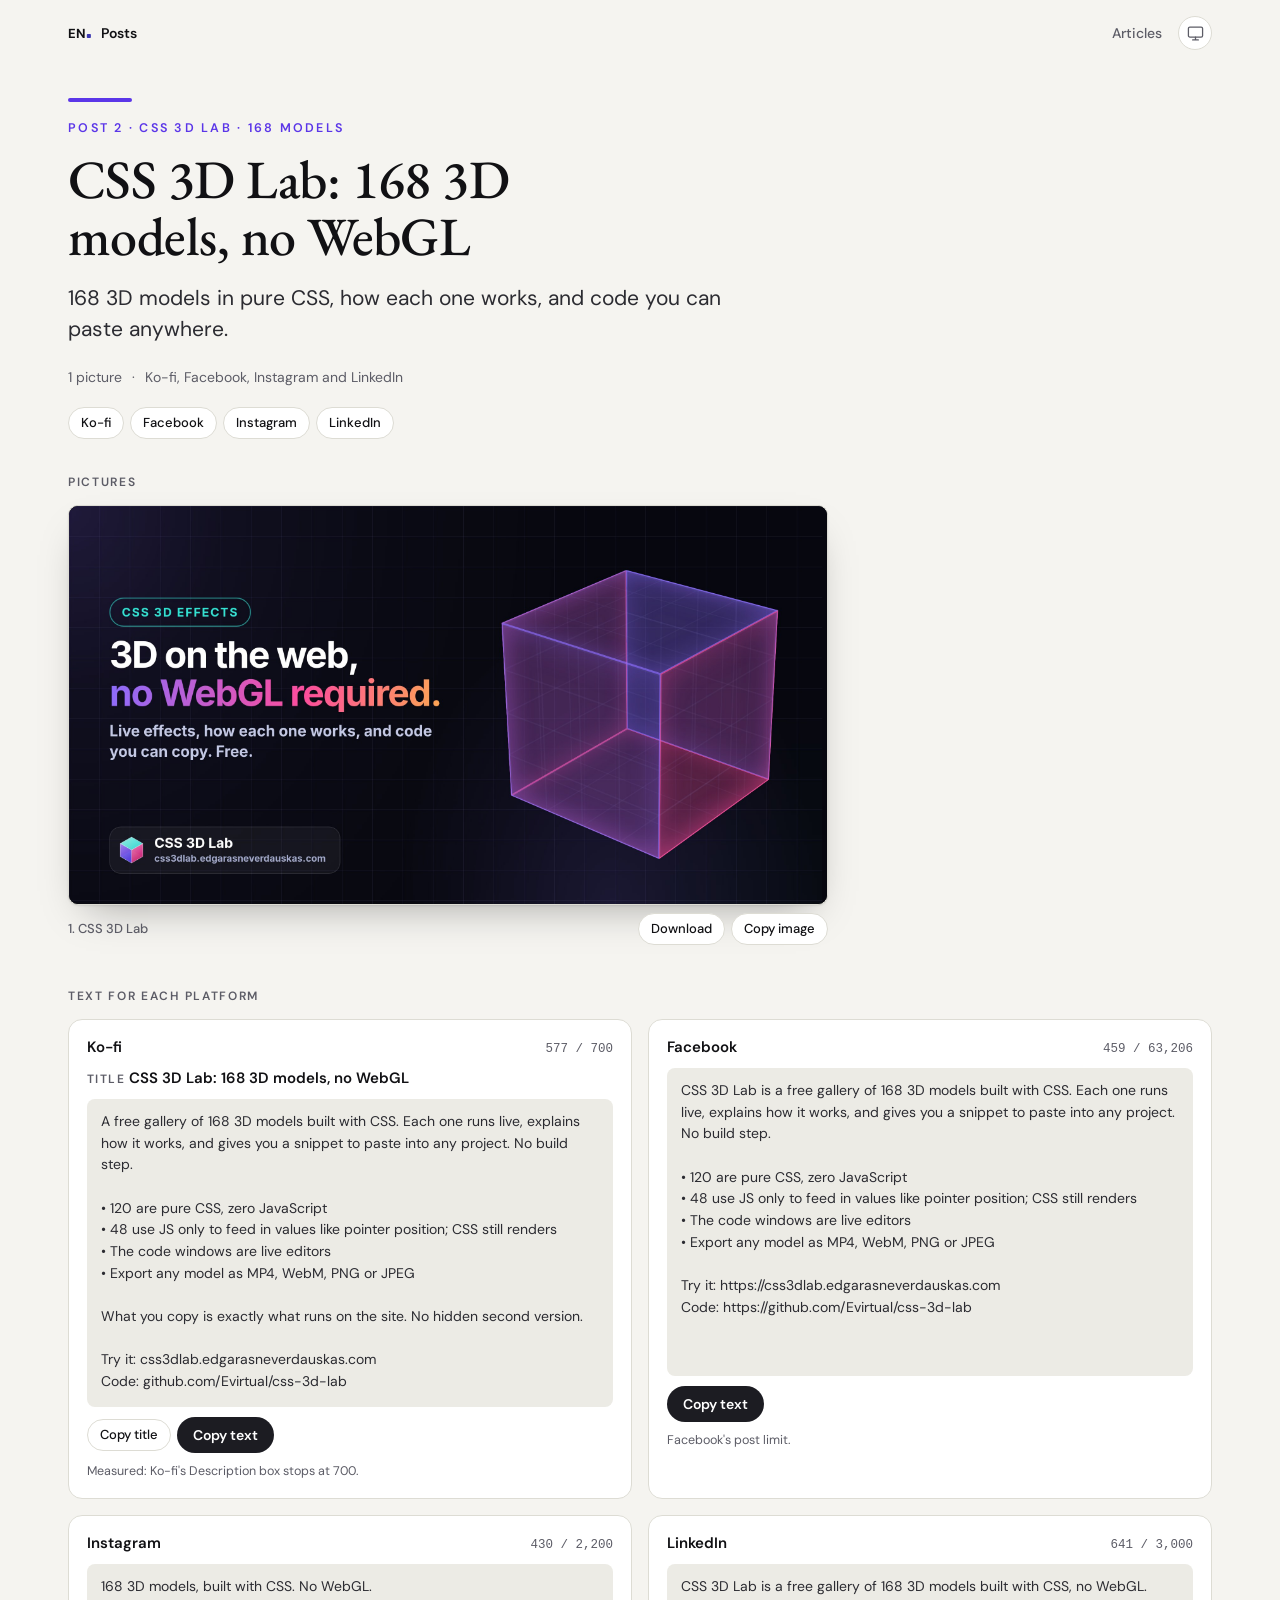
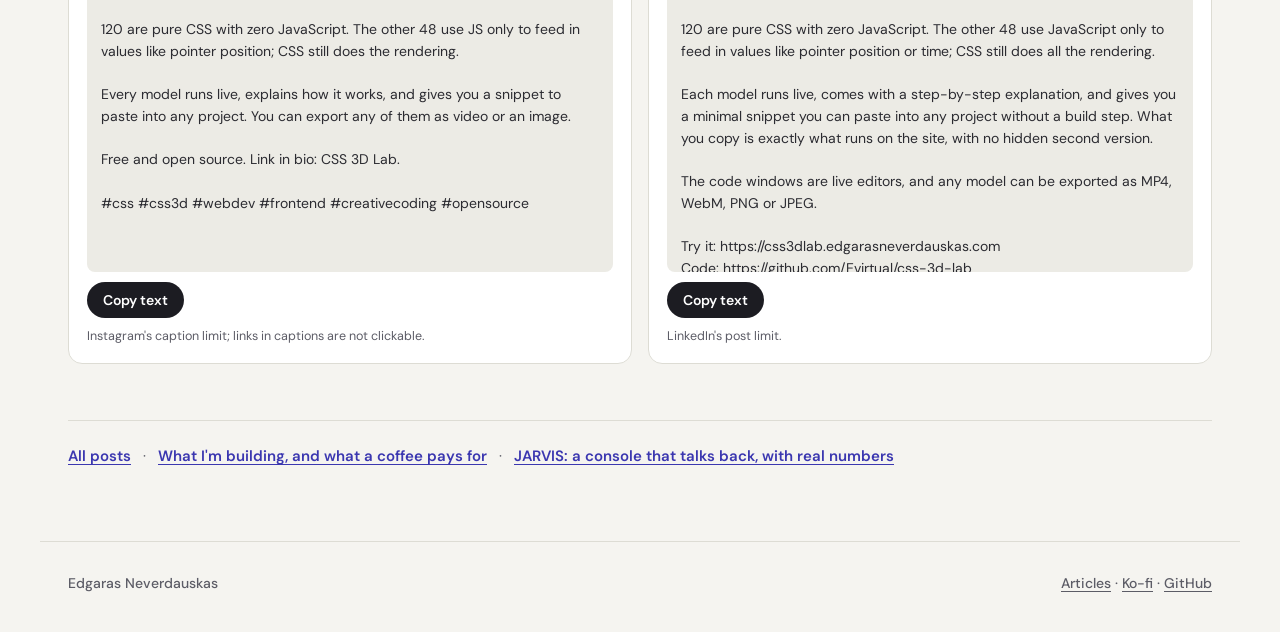
==== css-3d-lab/index.html @ adc3fa13 "Cards on the home page, and a page for each post The home page is now a card per post, as on Article" ====
<!doctype html>
<html lang="en" data-page="posts">
<head>
<meta charset="utf-8">
<meta name="viewport" content="width=device-width, initial-scale=1">
<title>CSS 3D Lab: 168 3D models, no WebGL — Posts</title>
<meta name="description" content="168 3D models in pure CSS, how each one works, and code you can paste anywhere.">
<meta name="robots" content="noindex, nofollow">
<script>try{var t=localStorage.getItem('posts-theme');if(t==='light'||t==='dark')document.documentElement.setAttribute('data-theme',t)}catch(e){}</script>
<link rel="icon" href="../images/cover-all-projects.png" type="image/png">
<link rel="stylesheet" href="../assets/site.css">
</head>
<body>
<a class="skip" href="#main">Skip to the content</a>
<header class="site-head">
  <a class="home" href="../"><svg class="mark" viewBox="0 0 38 24" aria-hidden="true" focusable="false"><text x="0" y="19.3" font-family="DM Sans, ui-sans-serif, system-ui, sans-serif" font-weight="700" font-size="21" fill="currentColor">EN</text><rect x="30.1" y="12.8" width="6.5" height="6.5" rx="1.2" fill="var(--accent)"/></svg><span>Posts</span></a>
  <nav class="head-nav" aria-label="Elsewhere">
    <a href="https://articles.edgarasneverdauskas.com/">Articles</a>
    <button type="button" class="theme-switch" hidden aria-label="Colour theme: following the system. Click for light." title="Colour theme: following the system. Click for light.">
      <svg class="ti ti-system" viewBox="0 0 24 24" fill="none" stroke="currentColor" stroke-width="1.8" stroke-linecap="round" stroke-linejoin="round" aria-hidden="true"><rect x="2" y="3" width="20" height="14" rx="2"/><path d="M8 21h8M12 17v4"/></svg>
      <svg class="ti ti-light" viewBox="0 0 24 24" fill="none" stroke="currentColor" stroke-width="1.8" stroke-linecap="round" stroke-linejoin="round" aria-hidden="true"><circle cx="12" cy="12" r="4"/><path d="M12 2v2M12 20v2M4.9 4.9l1.4 1.4M17.7 17.7l1.4 1.4M2 12h2M20 12h2M4.9 19.1l1.4-1.4M17.7 6.3l1.4-1.4"/></svg>
      <svg class="ti ti-dark" viewBox="0 0 24 24" fill="none" stroke="currentColor" stroke-width="1.8" stroke-linecap="round" stroke-linejoin="round" aria-hidden="true"><path d="M21 12.8A9 9 0 1 1 11.2 3a7 7 0 0 0 9.8 9.8Z"/></svg>
    </button>
  </nav>
</header>
<main id="main" class="layout" data-accent="css-3d-lab">
  <article class="story">
    <header class="story-head">
      <p class="kicker">Post 2 · CSS 3D Lab · 168 models</p>
      <h1>CSS 3D Lab: 168 3D models, no WebGL</h1>
      <p class="dek">168 3D models in pure CSS, how each one works, and code you can paste anywhere.</p>
      <p class="byline"><span>1 picture</span><span>Ko-fi, Facebook, Instagram and LinkedIn</span></p>
      <nav class="jump" aria-label="Jump to a platform"><a class="chip" href="#kofi">Ko-fi</a><a class="chip" href="#facebook">Facebook</a><a class="chip" href="#instagram">Instagram</a><a class="chip" href="#linkedin">LinkedIn</a></nav>
    </header>
    <section aria-labelledby="pics-h">
      <h2 class="section-h" id="pics-h">Pictures</h2>
      <div class="pics">
        <figure class="pic pic-lead">
          <div class="frame"><img src="../images/css-3d-lab.jpg" alt="CSS 3D Lab: 3D on the web, no WebGL required." fetchpriority="high" decoding="async"></div>
          <figcaption>
            <span class="pic-label">1. CSS 3D Lab</span>
            <span class="chips">
              <a class="chip" href="../images/css-3d-lab.jpg" download>Download</a>
              <button type="button" class="chip" data-copy-image aria-label="Copy image, CSS 3D Lab">Copy image</button>
            </span>
          </figcaption>
        </figure>
      </div>
    </section>
    <section aria-labelledby="text-h">
      <h2 class="section-h" id="text-h">Text for each platform</h2>
      <div class="versions">
        <div class="version" id="kofi">
          <div class="version-head">
            <h3>Ko-fi</h3>
            <span class="count" title="Measured: Ko-fi's Description box stops at 700">577 / 700</span>
          </div>
          <p class="v-title"><span class="also-label">Title</span> <span id="css-3d-lab-kofi-title">CSS 3D Lab: 168 3D models, no WebGL</span></p>
          <pre id="css-3d-lab-kofi">A free gallery of 168 3D models built with CSS. Each one runs live, explains how it works, and gives you a snippet to paste into any project. No build step.

• 120 are pure CSS, zero JavaScript
• 48 use JS only to feed in values like pointer position; CSS still renders
• The code windows are live editors
• Export any model as MP4, WebM, PNG or JPEG

What you copy is exactly what runs on the site. No hidden second version.

Try it: css3dlab.edgarasneverdauskas.com
Code: github.com/Evirtual/css-3d-lab

If it saved you a fight with preserve-3d, a coffee keeps the domain up.</pre>
          <div class="chips">
            <button type="button" class="chip" data-copy="css-3d-lab-kofi-title" aria-label="Copy Ko-fi title">Copy title</button>
            <button type="button" class="btn" data-copy="css-3d-lab-kofi" aria-label="Copy Ko-fi text">Copy text</button>
          </div>
          <p class="note">Measured: Ko-fi's Description box stops at 700.</p>
        </div>
        <div class="version" id="facebook">
          <div class="version-head">
            <h3>Facebook</h3>
            <span class="count" title="Facebook's post limit">459 / 63,206</span>
          </div>
          
          <pre id="css-3d-lab-facebook">CSS 3D Lab is a free gallery of 168 3D models built with CSS. Each one runs live, explains how it works, and gives you a snippet to paste into any project. No build step.

• 120 are pure CSS, zero JavaScript
• 48 use JS only to feed in values like pointer position; CSS still renders
• The code windows are live editors
• Export any model as MP4, WebM, PNG or JPEG

Try it: https://css3dlab.edgarasneverdauskas.com
Code: https://github.com/Evirtual/css-3d-lab</pre>
          <div class="chips">
            
            <button type="button" class="btn" data-copy="css-3d-lab-facebook" aria-label="Copy Facebook text">Copy text</button>
          </div>
          <p class="note">Facebook's post limit.</p>
        </div>
        <div class="version" id="instagram">
          <div class="version-head">
            <h3>Instagram</h3>
            <span class="count" title="Instagram's caption limit; links in captions are not clickable">430 / 2,200</span>
          </div>
          
          <pre id="css-3d-lab-instagram">168 3D models, built with CSS. No WebGL.

120 are pure CSS with zero JavaScript. The other 48 use JS only to feed in values like pointer position; CSS still does the rendering.

Every model runs live, explains how it works, and gives you a snippet to paste into any project. You can export any of them as video or an image.

Free and open source. Link in bio: CSS 3D Lab.

#css #css3d #webdev #frontend #creativecoding #opensource</pre>
          <div class="chips">
            
            <button type="button" class="btn" data-copy="css-3d-lab-instagram" aria-label="Copy Instagram text">Copy text</button>
          </div>
          <p class="note">Instagram's caption limit; links in captions are not clickable.</p>
        </div>
        <div class="version" id="linkedin">
          <div class="version-head">
            <h3>LinkedIn</h3>
            <span class="count" title="LinkedIn's post limit">641 / 3,000</span>
          </div>
          
          <pre id="css-3d-lab-linkedin">CSS 3D Lab is a free gallery of 168 3D models built with CSS, no WebGL.

120 are pure CSS with zero JavaScript. The other 48 use JavaScript only to feed in values like pointer position or time; CSS still does all the rendering.

Each model runs live, comes with a step-by-step explanation, and gives you a minimal snippet you can paste into any project without a build step. What you copy is exactly what runs on the site, with no hidden second version.

The code windows are live editors, and any model can be exported as MP4, WebM, PNG or JPEG.

Try it: https://css3dlab.edgarasneverdauskas.com
Code: https://github.com/Evirtual/css-3d-lab</pre>
          <div class="chips">
            
            <button type="button" class="btn" data-copy="css-3d-lab-linkedin" aria-label="Copy LinkedIn text">Copy text</button>
          </div>
          <p class="note">LinkedIn's post limit.</p>
        </div>
      </div>
    </section>
    <footer class="story-foot">
      <p class="also-end"><span><a href="../">All posts</a></span><span><a href="../intro/">What I'm building, and what a coffee pays for</a></span><span><a href="../jarvis/">JARVIS: a console that talks back, with real numbers</a></span></p>
    </footer>
  </article>
</main>
<footer class="site-foot">
  <span>Edgaras Neverdauskas</span>
  <span><a href="https://articles.edgarasneverdauskas.com/">Articles</a> · <a href="https://ko-fi.com/edgarasneverdauskas">Ko-fi</a> · <a href="https://github.com/Evirtual">GitHub</a></span>
</footer>
<div class="toast" id="toast" role="status" aria-live="polite"></div>
<script src="../assets/site.js"></script>
</body>
</html>
---- assets/site.css ----
/* Posts. Tokens, type and the header, theme switch, kicker, chips and toast follow
   articles.edgarasneverdauskas.com (its "index" page), so the two sites read as one. */

@font-face { font-family: 'DM Sans'; font-style: normal; font-weight: 100 1000; font-display: swap; src: url(fonts/dm-sans-latin.woff2) format('woff2'); }
@font-face { font-family: 'EB Garamond'; font-style: normal; font-weight: 400 800; font-display: swap; src: url(fonts/eb-garamond-latin.woff2) format('woff2'); }
@font-face { font-family: 'EB Garamond'; font-style: italic; font-weight: 400 800; font-display: swap; src: url(fonts/eb-garamond-latin-italic.woff2) format('woff2'); }

:root {
  color-scheme: light;
  --bg: #f5f4f0; --surface: #ffffff; --surface2: #ecebe5; --text: #2b2b31; --strong: #111114; --muted: #5c5c66;
  --line: #dddcd4; --link: #3b37b0; --accent: #3b37b0; --accent2: #5c5c66; --btn-bg: #1c1c22; --btn-text: #ffffff;
  --focus: #3b37b0; --frame: #0c0d11;
  --acc-jarvis: #00687a; --acc-css: #5b36e8;
  --gutter: 16px;
  --page: 1200px;
  --f-ui: 'DM Sans', system-ui, 'Segoe UI', sans-serif;
  --f-display: 'EB Garamond', Georgia, 'Times New Roman', serif;
  --f-mono: ui-monospace, 'Cascadia Code', Consolas, monospace;
  --radius: 14px;
}
@media (prefers-color-scheme: dark) {
  :root:not([data-theme="light"]) {
    color-scheme: dark;
    --bg: #0e0f13; --surface: #16171d; --surface2: #1f2129; --text: #c9cad3; --strong: #f1f1f5; --muted: #9a9ca9;
    --line: #2a2c35; --link: #aeabff; --accent: #aeabff; --accent2: #9a9ca9; --btn-bg: #ecebf5; --btn-text: #111114;
    --focus: #aeabff; --frame: #000000;
    --acc-jarvis: #6ff0ff; --acc-css: #a58eff;
  }
}
:root[data-theme="dark"] {
  color-scheme: dark;
  --bg: #0e0f13; --surface: #16171d; --surface2: #1f2129; --text: #c9cad3; --strong: #f1f1f5; --muted: #9a9ca9;
  --line: #2a2c35; --link: #aeabff; --accent: #aeabff; --accent2: #9a9ca9; --btn-bg: #ecebf5; --btn-text: #111114;
  --focus: #aeabff; --frame: #000000;
  --acc-jarvis: #6ff0ff; --acc-css: #a58eff;
}
@media (min-width: 700px) { :root { --gutter: 28px; } }

*, *::before, *::after { box-sizing: border-box; }
html { -webkit-text-size-adjust: 100%; text-size-adjust: 100%; }
body {
  margin: 0; background: var(--bg); color: var(--text);
  font: 400 17px / 1.6 var(--f-ui);
  -webkit-font-smoothing: antialiased; overflow-wrap: break-word;
}
img { max-width: 100%; height: auto; display: block; }
a { color: var(--link); text-decoration-thickness: 1px; text-underline-offset: 0.2em; }
a:hover { text-decoration-thickness: 2px; }
:focus-visible { outline: 2px solid var(--focus); outline-offset: 3px; border-radius: 2px; }
.skip { position: absolute; left: -9999px; top: 8px; z-index: 20; padding: 10px 14px; background: var(--surface); color: var(--strong); font: 600 14px/1 var(--f-ui); border: 1px solid var(--line); border-radius: 8px; }
.skip:focus { left: var(--gutter); }

/* --- header and footer ----------------------------------------------------------------------- */
.site-head, .site-foot {
  max-width: var(--page); margin: 0 auto; padding: 16px var(--gutter);
  display: flex; align-items: center; justify-content: space-between; gap: 12px;
  font: 500 14px/1.3 var(--f-ui);
}
.site-head .home { display: inline-flex; align-items: center; gap: 9px; color: var(--strong); text-decoration: none; font-weight: 600; }
.site-head .home:hover { text-decoration: underline; }
.head-nav { display: flex; align-items: center; gap: 16px; }
.head-nav a { color: var(--muted); text-decoration: none; }
.head-nav a:hover { color: var(--strong); text-decoration: underline; }
.mark { flex: none; width: auto; height: 15px; color: var(--strong); }
.site-foot { padding-block: 32px 40px; color: var(--muted); border-top: 1px solid var(--line); flex-wrap: wrap; }
.site-foot a { color: var(--muted); }

.theme-switch {
  display: inline-grid; place-items: center; width: 34px; height: 34px; padding: 0;
  border: 1px solid var(--line); border-radius: 999px; background: var(--surface);
  color: var(--muted); cursor: pointer;
}
.theme-switch[hidden] { display: none; }
.theme-switch:hover { color: var(--strong); border-color: var(--muted); }
.theme-switch .ti { grid-area: 1 / 1; width: 17px; height: 17px; }
.theme-switch .ti-light, .theme-switch .ti-dark { display: none; }
.theme-switch[data-mode="light"] .ti-system, .theme-switch[data-mode="dark"] .ti-system { display: none; }
.theme-switch[data-mode="light"] .ti-light, .theme-switch[data-mode="dark"] .ti-dark { display: block; }

/* --- the index head, as on Articles ----------------------------------------------------------- */
.index { max-width: var(--page); margin: 0 auto; padding: 8px var(--gutter) 80px; }
.index-head { max-width: 62ch; margin: clamp(16px, 5vw, 56px) 0 clamp(28px, 5vw, 56px); }
.index-head h1 { margin: 0; color: var(--strong); font: 500 clamp(36px, 6vw, 64px) / 1.04 var(--f-display); letter-spacing: -0.01em; }
.index-head .kicker { display: inline-flex; align-items: center; gap: 8px; color: var(--accent2); }
.index-head .kicker .mark { height: 13px; }
.kicker { margin: 0 0 14px; font: 600 12.5px/1.35 var(--f-ui); letter-spacing: 0.18em; text-transform: uppercase; color: var(--accent2); }
.dek { margin: 18px 0 0; font-size: clamp(18px, 2vw, 21px); line-height: 1.45; color: var(--text); text-wrap: pretty; }
.also-label { color: var(--muted); font-size: 12px; letter-spacing: 0.12em; text-transform: uppercase; }

/* Each post's colour, on its card and on its page. */
[data-accent] { --post-accent: var(--accent); }
[data-accent="css-3d-lab"] { --post-accent: var(--acc-css); }
[data-accent="jarvis"] { --post-accent: var(--acc-jarvis); }

/* --- the home page: cards, as on Articles ---------------------------------------------------- */
.cards { display: grid; gap: 28px; }
@media (min-width: 760px) { .cards { grid-template-columns: repeat(2, minmax(0, 1fr)); } }
@media (min-width: 1100px) { .cards { grid-template-columns: repeat(3, minmax(0, 1fr)); } }
.card {
  position: relative; display: flex; flex-direction: column; background: var(--surface);
  border: 1px solid var(--line); border-radius: 16px; overflow: hidden;
  transition: transform 0.2s ease, box-shadow 0.2s ease, border-color 0.2s ease;
}
.card::before { content: ""; position: absolute; inset: 0 0 auto; height: 3px; background: var(--post-accent); z-index: 1; }
.card:hover { transform: translateY(-3px); box-shadow: 0 24px 48px -28px rgb(0 0 0 / 45%); border-color: var(--post-accent); }
.card .frame { border-radius: 0; border: 0; box-shadow: none; }
.card .frame img { width: 100%; aspect-ratio: 1200 / 630; object-fit: cover; }
.card-body { padding: 20px 22px 22px; display: flex; flex-direction: column; flex: 1; }
.card .kicker { color: var(--post-accent); font-size: 11.5px; margin-bottom: 10px; }
.card h2 { margin: 0; font: 500 clamp(24px, 2.4vw, 28px) / 1.15 var(--f-display); color: var(--strong); text-wrap: balance; }
.card-link { color: inherit; text-decoration: none; }
.card-link::after { content: ""; position: absolute; inset: 0; }
.card-link:hover { text-decoration: underline; text-decoration-thickness: 1px; }
.card-link:focus-visible { outline: none; }
.card:has(.card-link:focus-visible) { outline: 2px solid var(--focus); outline-offset: 3px; }
.card .sub { margin: 10px 0 0; font-size: 15.5px; line-height: 1.5; color: var(--text); }
.card .meta { margin: 14px 0 0; font: 400 13.5px/1.4 var(--f-ui); color: var(--muted); }
.card .links { margin: auto 0 0; padding-top: 16px; font: 600 15px/1.3 var(--f-ui); color: var(--strong); text-decoration: underline; text-underline-offset: 0.2em; }

/* --- a post's page, laid out like an article -------------------------------------------------- */
.layout { max-width: var(--page); margin: 0 auto; padding: 4px var(--gutter) 72px; }
.story { min-width: 0; }
.story-head { max-width: 68ch; margin: clamp(8px, 3vw, 28px) 0 36px; }
.story-head::before { content: ""; display: block; width: 64px; height: 4px; border-radius: 4px; margin-bottom: 18px; background: var(--post-accent); }
.story-head .kicker { color: var(--post-accent); }
.story-head h1 { margin: 0; color: var(--strong); text-wrap: balance; font: 500 clamp(32px, 5.2vw, 54px) / 1.06 var(--f-display); letter-spacing: -0.01em; }
.byline { margin: 22px 0 0; display: flex; flex-wrap: wrap; gap: 4px 0; font: 400 14px/1.6 var(--f-ui); color: var(--muted); }
.byline > *:not(:last-child)::after { content: "·"; margin: 0 10px; color: var(--muted); }
.jump { display: flex; flex-wrap: wrap; gap: 6px; margin-top: 18px; }
.section-h { margin: 0 0 16px; font: 600 12px/1.2 var(--f-ui); letter-spacing: 0.14em; text-transform: uppercase; color: var(--muted); }
section + section { margin-top: 44px; }
.story-foot { margin-top: 56px; padding-top: 24px; border-top: 1px solid var(--line); font: 400 15px/1.55 var(--f-ui); }
.also-end { margin: 0; display: flex; flex-wrap: wrap; gap: 6px 0; color: var(--text); }
.also-end > span:not(:last-child)::after { content: "·"; margin: 0 12px; color: var(--muted); }
.also-end a { font-weight: 600; }
.version { scroll-margin-top: 16px; }

.pics { display: grid; gap: 16px; grid-template-columns: repeat(auto-fill, minmax(220px, 1fr)); }
.pic { margin: 0; min-width: 0; }
.pic-lead { grid-column: 1 / -1; max-width: 760px; }
.frame { border-radius: 10px; overflow: hidden; background: var(--frame); border: 1px solid var(--line); box-shadow: 0 1px 2px rgb(0 0 0 / 8%), 0 18px 40px -18px rgb(0 0 0 / 35%); }
.pic figcaption { display: flex; flex-wrap: wrap; align-items: center; justify-content: space-between; gap: 8px; margin-top: 8px; font: 500 13px/1.4 var(--f-ui); color: var(--muted); }
.chips { display: inline-flex; flex-wrap: wrap; gap: 6px; align-items: center; }

.versions { display: grid; gap: 16px; }
@media (min-width: 900px) { .versions { grid-template-columns: repeat(2, minmax(0, 1fr)); } }
.version { min-width: 0; display: flex; flex-direction: column; gap: 10px; padding: 18px; background: var(--surface); border: 1px solid var(--line); border-radius: var(--radius); }
.version-head { display: flex; align-items: baseline; justify-content: space-between; gap: 12px; }
.version h3 { margin: 0; font: 600 15px/1.3 var(--f-ui); color: var(--strong); }
.count { font: 500 12.5px/1.3 var(--f-mono); color: var(--muted); white-space: nowrap; }
.v-title { margin: 0; font: 600 15px/1.4 var(--f-ui); color: var(--strong); }
.version pre {
  margin: 0; flex: 1; max-height: 22em; overflow: auto; white-space: pre-wrap; overflow-wrap: anywhere;
  font: 400 14px/1.55 var(--f-ui); color: var(--text); background: var(--surface2); padding: 12px 14px; border-radius: 8px;
}
.note { margin: 0; font: 400 12.5px/1.4 var(--f-ui); color: var(--muted); }

/* --- buttons, as on Articles ------------------------------------------------------------------ */
.chip {
  display: inline-flex; align-items: center; min-height: 32px; padding: 6px 12px; border-radius: 999px;
  border: 1px solid var(--line); background: var(--surface); color: var(--strong);
  font: 500 13px/1 var(--f-ui); text-decoration: none; cursor: pointer;
}
.chip:hover { border-color: var(--muted); }
.btn {
  display: inline-flex; align-items: center; min-height: 36px; padding: 8px 16px; border-radius: 999px;
  border: 0; background: var(--btn-bg); color: var(--btn-text); font: 600 14px/1 var(--f-ui); cursor: pointer;
}
.chip.is-done, .btn.is-done { outline: 2px solid var(--focus); outline-offset: 2px; }

.toast {
  position: fixed; left: 50%; bottom: 20px; z-index: 30; transform: translate(-50%, 8px);
  width: max-content; max-width: calc(100vw - 32px); padding: 12px 16px; border-radius: 10px;
  font: 500 14px/1.45 var(--f-ui); color: var(--bg); background: var(--strong);
  box-shadow: 0 12px 30px rgb(0 0 0 / 30%); opacity: 0; pointer-events: none;
  transition: opacity 0.18s ease, transform 0.18s ease;
}
.toast.show { opacity: 1; transform: translate(-50%, 0); }
.toast.bad { outline: 3px solid var(--accent2); }
@media (prefers-reduced-motion: reduce) { .toast, .card { transition: none; } .card:hover { transform: none; } }
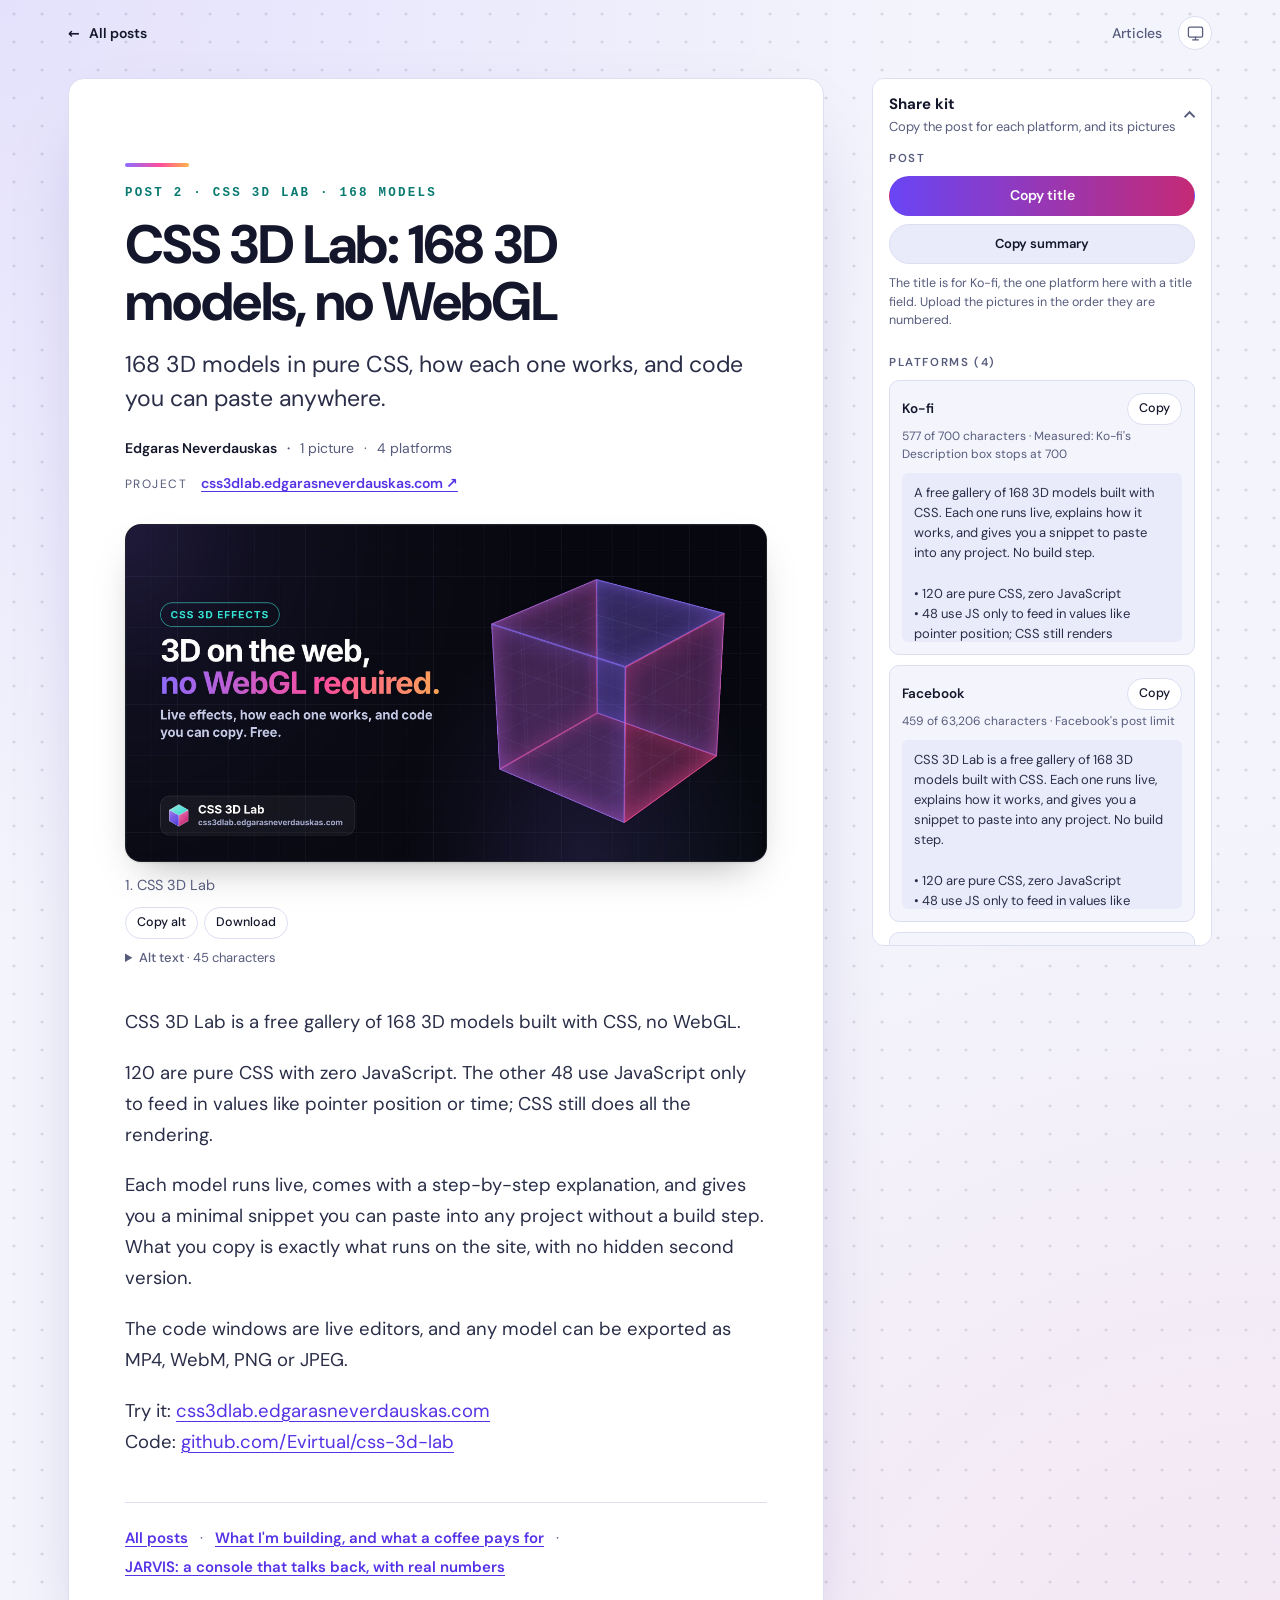
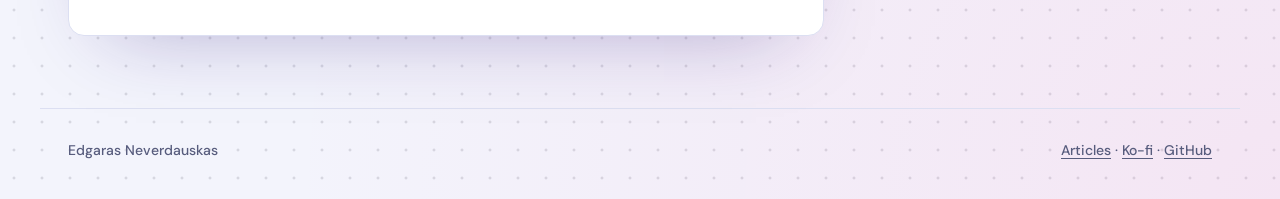
==== commit aa07d3c3: "Post pages laid out and themed like articles, with a share kit Each post page now uses the Articles " ====
--- a/css-3d-lab/index.html
+++ b/css-3d-lab/index.html
@@ -1,62 +1,49 @@
 <!doctype html>
-<html lang="en" data-page="posts">
+<html lang="en" data-page="css-3d-lab">
 <head>
 <meta charset="utf-8">
 <meta name="viewport" content="width=device-width, initial-scale=1">
 <title>CSS 3D Lab: 168 3D models, no WebGL — Posts</title>
 <meta name="description" content="168 3D models in pure CSS, how each one works, and code you can paste anywhere.">
 <meta name="robots" content="noindex, nofollow">
-<script>try{var t=localStorage.getItem('posts-theme');if(t==='light'||t==='dark')document.documentElement.setAttribute('data-theme',t)}catch(e){}</script>
+<meta name="color-scheme" content="light dark">
+<script>try{var t=localStorage.getItem('articles-theme');if(t==='light'||t==='dark')document.documentElement.setAttribute('data-theme',t)}catch(e){}</script>
 <link rel="icon" href="../images/cover-all-projects.png" type="image/png">
 <link rel="stylesheet" href="../assets/site.css">
+<script src="../assets/site.js" defer></script>
 </head>
 <body>
-<a class="skip" href="#main">Skip to the content</a>
+<a class="skip" href="#story">Skip to the post</a>
 <header class="site-head">
-  <a class="home" href="../"><svg class="mark" viewBox="0 0 38 24" aria-hidden="true" focusable="false"><text x="0" y="19.3" font-family="DM Sans, ui-sans-serif, system-ui, sans-serif" font-weight="700" font-size="21" fill="currentColor">EN</text><rect x="30.1" y="12.8" width="6.5" height="6.5" rx="1.2" fill="var(--accent)"/></svg><span>Posts</span></a>
-  <nav class="head-nav" aria-label="Elsewhere">
-    <a href="https://articles.edgarasneverdauskas.com/">Articles</a>
-    <button type="button" class="theme-switch" hidden aria-label="Colour theme: following the system. Click for light." title="Colour theme: following the system. Click for light.">
+  <nav aria-label="Site"><a class="home" href="../"><span aria-hidden="true">←</span> All posts</a></nav>
+  <div class="head-end"><a class="head-link" href="https://articles.edgarasneverdauskas.com/">Articles</a><button type="button" class="theme-switch" data-theme-cycle hidden aria-label="Colour theme: following the system. Click for light." title="Colour theme: following the system. Click for light.">
       <svg class="ti ti-system" viewBox="0 0 24 24" fill="none" stroke="currentColor" stroke-width="1.8" stroke-linecap="round" stroke-linejoin="round" aria-hidden="true"><rect x="2" y="3" width="20" height="14" rx="2"/><path d="M8 21h8M12 17v4"/></svg>
       <svg class="ti ti-light" viewBox="0 0 24 24" fill="none" stroke="currentColor" stroke-width="1.8" stroke-linecap="round" stroke-linejoin="round" aria-hidden="true"><circle cx="12" cy="12" r="4"/><path d="M12 2v2M12 20v2M4.9 4.9l1.4 1.4M17.7 17.7l1.4 1.4M2 12h2M20 12h2M4.9 19.1l1.4-1.4M17.7 6.3l1.4-1.4"/></svg>
       <svg class="ti ti-dark" viewBox="0 0 24 24" fill="none" stroke="currentColor" stroke-width="1.8" stroke-linecap="round" stroke-linejoin="round" aria-hidden="true"><path d="M21 12.8A9 9 0 1 1 11.2 3a7 7 0 0 0 9.8 9.8Z"/></svg>
-    </button>
-  </nav>
+    </button></div>
 </header>
-<main id="main" class="layout" data-accent="css-3d-lab">
-  <article class="story">
-    <header class="story-head">
-      <p class="kicker">Post 2 · CSS 3D Lab · 168 models</p>
-      <h1>CSS 3D Lab: 168 3D models, no WebGL</h1>
-      <p class="dek">168 3D models in pure CSS, how each one works, and code you can paste anywhere.</p>
-      <p class="byline"><span>1 picture</span><span>Ko-fi, Facebook, Instagram and LinkedIn</span></p>
-      <nav class="jump" aria-label="Jump to a platform"><a class="chip" href="#kofi">Ko-fi</a><a class="chip" href="#facebook">Facebook</a><a class="chip" href="#instagram">Instagram</a><a class="chip" href="#linkedin">LinkedIn</a></nav>
-    </header>
-    <section aria-labelledby="pics-h">
-      <h2 class="section-h" id="pics-h">Pictures</h2>
-      <div class="pics">
-        <figure class="pic pic-lead">
-          <div class="frame"><img src="../images/css-3d-lab.jpg" alt="CSS 3D Lab: 3D on the web, no WebGL required." fetchpriority="high" decoding="async"></div>
-          <figcaption>
-            <span class="pic-label">1. CSS 3D Lab</span>
-            <span class="chips">
-              <a class="chip" href="../images/css-3d-lab.jpg" download>Download</a>
-              <button type="button" class="chip" data-copy-image aria-label="Copy image, CSS 3D Lab">Copy image</button>
-            </span>
-          </figcaption>
-        </figure>
-      </div>
-    </section>
-    <section aria-labelledby="text-h">
-      <h2 class="section-h" id="text-h">Text for each platform</h2>
-      <div class="versions">
-        <div class="version" id="kofi">
-          <div class="version-head">
+<main class="layout" id="main">
+  <aside class="kit" aria-label="Share kit">
+    <details class="kit-box" id="kit">
+      <summary><span class="kit-sum"><span class="kit-title">Share kit</span><span class="kit-hint">Copy the post for each platform, and its pictures</span></span></summary>
+      <div class="kit-body">
+        <section aria-labelledby="kit-post">
+          <h2 id="kit-post">Post</h2>
+          <div class="btn-grid">
+            <button type="button" class="btn primary" data-copy="story-title">Copy title</button>
+            <button type="button" class="btn wide" data-copy="story-dek">Copy summary</button>
+          </div>
+          <p class="kit-note">The title is for Ko-fi, the one platform here with a title field. Upload the pictures in the order they are numbered.</p>
+        </section>
+        <section aria-labelledby="kit-share">
+          <h2 id="kit-share">Platforms (4)</h2>
+        <div class="share">
+          <div class="share-head">
             <h3>Ko-fi</h3>
-            <span class="count" title="Measured: Ko-fi's Description box stops at 700">577 / 700</span>
+            <button type="button" class="chip" data-copy="share-kofi" aria-label="Copy Ko-fi post">Copy</button>
           </div>
-          <p class="v-title"><span class="also-label">Title</span> <span id="css-3d-lab-kofi-title">CSS 3D Lab: 168 3D models, no WebGL</span></p>
-          <pre id="css-3d-lab-kofi">A free gallery of 168 3D models built with CSS. Each one runs live, explains how it works, and gives you a snippet to paste into any project. No build step.
+          <p class="share-meta">577 of 700 characters · Measured: Ko-fi's Description box stops at 700</p>
+          <pre id="share-kofi" tabindex="0">A free gallery of 168 3D models built with CSS. Each one runs live, explains how it works, and gives you a snippet to paste into any project. No build step.
 
 • 120 are pure CSS, zero JavaScript
 • 48 use JS only to feed in values like pointer position; CSS still renders
@@ -69,19 +56,14 @@
 Code: github.com/Evirtual/css-3d-lab
 
 If it saved you a fight with preserve-3d, a coffee keeps the domain up.</pre>
-          <div class="chips">
-            <button type="button" class="chip" data-copy="css-3d-lab-kofi-title" aria-label="Copy Ko-fi title">Copy title</button>
-            <button type="button" class="btn" data-copy="css-3d-lab-kofi" aria-label="Copy Ko-fi text">Copy text</button>
+        </div>
+        <div class="share">
+          <div class="share-head">
+            <h3>Facebook</h3>
+            <button type="button" class="chip" data-copy="share-facebook" aria-label="Copy Facebook post">Copy</button>
           </div>
-          <p class="note">Measured: Ko-fi's Description box stops at 700.</p>
-        </div>
-        <div class="version" id="facebook">
-          <div class="version-head">
-            <h3>Facebook</h3>
-            <span class="count" title="Facebook's post limit">459 / 63,206</span>
-          </div>
-          
-          <pre id="css-3d-lab-facebook">CSS 3D Lab is a free gallery of 168 3D models built with CSS. Each one runs live, explains how it works, and gives you a snippet to paste into any project. No build step.
+          <p class="share-meta">459 of 63,206 characters · Facebook's post limit</p>
+          <pre id="share-facebook" tabindex="0">CSS 3D Lab is a free gallery of 168 3D models built with CSS. Each one runs live, explains how it works, and gives you a snippet to paste into any project. No build step.
 
 • 120 are pure CSS, zero JavaScript
 • 48 use JS only to feed in values like pointer position; CSS still renders
@@ -90,19 +72,14 @@
 
 Try it: https://css3dlab.edgarasneverdauskas.com
 Code: https://github.com/Evirtual/css-3d-lab</pre>
-          <div class="chips">
-            
-            <button type="button" class="btn" data-copy="css-3d-lab-facebook" aria-label="Copy Facebook text">Copy text</button>
+        </div>
+        <div class="share">
+          <div class="share-head">
+            <h3>Instagram</h3>
+            <button type="button" class="chip" data-copy="share-instagram" aria-label="Copy Instagram post">Copy</button>
           </div>
-          <p class="note">Facebook's post limit.</p>
-        </div>
-        <div class="version" id="instagram">
-          <div class="version-head">
-            <h3>Instagram</h3>
-            <span class="count" title="Instagram's caption limit; links in captions are not clickable">430 / 2,200</span>
-          </div>
-          
-          <pre id="css-3d-lab-instagram">168 3D models, built with CSS. No WebGL.
+          <p class="share-meta">430 of 2,200 characters · Instagram's caption limit; links in captions are not clickable</p>
+          <pre id="share-instagram" tabindex="0">168 3D models, built with CSS. No WebGL.
 
 120 are pure CSS with zero JavaScript. The other 48 use JS only to feed in values like pointer position; CSS still does the rendering.
 
@@ -111,19 +88,14 @@
 Free and open source. Link in bio: CSS 3D Lab.
 
 #css #css3d #webdev #frontend #creativecoding #opensource</pre>
-          <div class="chips">
-            
-            <button type="button" class="btn" data-copy="css-3d-lab-instagram" aria-label="Copy Instagram text">Copy text</button>
+        </div>
+        <div class="share">
+          <div class="share-head">
+            <h3>LinkedIn</h3>
+            <button type="button" class="chip" data-copy="share-linkedin" aria-label="Copy LinkedIn post">Copy</button>
           </div>
-          <p class="note">Instagram's caption limit; links in captions are not clickable.</p>
-        </div>
-        <div class="version" id="linkedin">
-          <div class="version-head">
-            <h3>LinkedIn</h3>
-            <span class="count" title="LinkedIn's post limit">641 / 3,000</span>
-          </div>
-          
-          <pre id="css-3d-lab-linkedin">CSS 3D Lab is a free gallery of 168 3D models built with CSS, no WebGL.
+          <p class="share-meta">641 of 3,000 characters · LinkedIn's post limit</p>
+          <pre id="share-linkedin" tabindex="0">CSS 3D Lab is a free gallery of 168 3D models built with CSS, no WebGL.
 
 120 are pure CSS with zero JavaScript. The other 48 use JavaScript only to feed in values like pointer position or time; CSS still does all the rendering.
 
@@ -133,14 +105,58 @@
 
 Try it: https://css3dlab.edgarasneverdauskas.com
 Code: https://github.com/Evirtual/css-3d-lab</pre>
-          <div class="chips">
-            
-            <button type="button" class="btn" data-copy="css-3d-lab-linkedin" aria-label="Copy LinkedIn text">Copy text</button>
+        </div>
+        </section>
+        <section aria-labelledby="kit-images">
+          <h2 id="kit-images">Pictures (1)</h2>
+          <ul class="img-list">
+        <li class="img-row">
+          <img src="../images/css-3d-lab.jpg" alt="" loading="lazy" decoding="async" tabindex="0" role="button" aria-label="Open css 3d lab full size">
+          <p class="img-name">1. CSS 3D Lab<span>css-3d-lab.jpg</span></p>
+          <div class="img-more">
+            <div class="fig-tools">
+              <button type="button" class="chip" data-copy="k-alt-css-3d-lab-0" aria-label="Copy alt text, css 3d lab">Copy alt</button>
+              <a class="chip" href="../images/css-3d-lab.jpg" download aria-label="Download image, css 3d lab (css-3d-lab.jpg)">Download</a>
+            </div>
+            <details class="alt"><summary>Alt text</summary>
+              <p class="lbl">Alt text · 45 characters</p><p id="k-alt-css-3d-lab-0">CSS 3D Lab: 3D on the web, no WebGL required.</p>
+            </details>
           </div>
-          <p class="note">LinkedIn's post limit.</p>
-        </div>
+        </li>
+          </ul>
+        </section>
       </div>
-    </section>
+    </details>
+  </aside>
+  <article class="story" id="story" aria-labelledby="story-title" tabindex="-1">
+    <header class="story-head">
+      <p class="kicker">Post 2 · CSS 3D Lab · 168 models</p>
+      <h1 id="story-title">CSS 3D Lab: 168 3D models, no WebGL</h1>
+      <p class="dek" id="story-dek">168 3D models in pure CSS, how each one works, and code you can paste anywhere.</p>
+      <p class="byline"><span>Edgaras Neverdauskas</span><span>1 picture</span><span>4 platforms</span></p>
+      <nav class="also" aria-label="This post's project">
+        <p><span class="also-label">Project</span><a href="https://css3dlab.edgarasneverdauskas.com" rel="noopener">css3dlab.edgarasneverdauskas.com<span aria-hidden="true"> ↗</span></a></p>
+      </nav>
+    </header>
+    <figure class="fig fig-cover" id="fig-css-3d-lab-0">
+  <div class="frame"><img src="../images/css-3d-lab.jpg" alt="CSS 3D Lab: 3D on the web, no WebGL required." decoding="async" tabindex="0" role="button" aria-label="Open this picture" fetchpriority="high"></div>
+  <figcaption>
+    <p class="cap">1. CSS 3D Lab</p>
+    <div class="fig-tools">
+      <button type="button" class="chip" data-copy="alt-css-3d-lab-0" aria-label="Copy alt text, css 3d lab">Copy alt</button>
+      <a class="chip" href="../images/css-3d-lab.jpg" download aria-label="Download image, css 3d lab (css-3d-lab.jpg)">Download</a>
+    </div>
+    <details class="alt"><summary>Alt text <span>· 45 characters</span></summary><p id="alt-css-3d-lab-0">CSS 3D Lab: 3D on the web, no WebGL required.</p></details>
+  </figcaption>
+</figure>
+    <div class="prose" id="article-body">
+      <p>CSS 3D Lab is a free gallery of 168 3D models built with CSS, no WebGL.</p>
+      <p>120 are pure CSS with zero JavaScript. The other 48 use JavaScript only to feed in values like pointer position or time; CSS still does all the rendering.</p>
+      <p>Each model runs live, comes with a step-by-step explanation, and gives you a minimal snippet you can paste into any project without a build step. What you copy is exactly what runs on the site, with no hidden second version.</p>
+      <p>The code windows are live editors, and any model can be exported as MP4, WebM, PNG or JPEG.</p>
+      <p>Try it: <a href="https://css3dlab.edgarasneverdauskas.com" rel="noopener">css3dlab.edgarasneverdauskas.com</a><br>Code: <a href="https://github.com/Evirtual/css-3d-lab" rel="noopener">github.com/Evirtual/css-3d-lab</a></p>
+    </div>
+    
     <footer class="story-foot">
       <p class="also-end"><span><a href="../">All posts</a></span><span><a href="../intro/">What I'm building, and what a coffee pays for</a></span><span><a href="../jarvis/">JARVIS: a console that talks back, with real numbers</a></span></p>
     </footer>
@@ -151,6 +167,5 @@
   <span><a href="https://articles.edgarasneverdauskas.com/">Articles</a> · <a href="https://ko-fi.com/edgarasneverdauskas">Ko-fi</a> · <a href="https://github.com/Evirtual">GitHub</a></span>
 </footer>
 <div class="toast" id="toast" role="status" aria-live="polite"></div>
-<script src="../assets/site.js"></script>
 </body>
 </html>
--- a/assets/site.css
+++ b/assets/site.css
@@ -1,52 +1,173 @@
-/* Posts. Tokens, type and the header, theme switch, kicker, chips and toast follow
-   articles.edgarasneverdauskas.com (its "index" page), so the two sites read as one. */
-
+/* Generated by build.mjs from src/site.css. Edit the source, then run: node build.mjs */
 @font-face { font-family: 'DM Sans'; font-style: normal; font-weight: 100 1000; font-display: swap; src: url(fonts/dm-sans-latin.woff2) format('woff2'); }
 @font-face { font-family: 'EB Garamond'; font-style: normal; font-weight: 400 800; font-display: swap; src: url(fonts/eb-garamond-latin.woff2) format('woff2'); }
 @font-face { font-family: 'EB Garamond'; font-style: italic; font-weight: 400 800; font-display: swap; src: url(fonts/eb-garamond-latin-italic.woff2) format('woff2'); }
+:root[data-page="index"] { color-scheme: light; --bg: #f5f4f0; --surface: #ffffff; --surface2: #ecebe5; --text: #2b2b31; --strong: #111114; --muted: #5c5c66; --line: #dddcd4; --link: #3b37b0; --accent: #3b37b0; --accent2: #5c5c66; --btn-bg: #1c1c22; --btn-text: #ffffff; --focus: #3b37b0; --frame: #0c0d11; --acc-jarvis: #00687a; --acc-saw: #85601f; --acc-css: #5b36e8; --acc-ledger: #0a6076; }
+@media (prefers-color-scheme: dark) { :root[data-page="index"]:not([data-theme="light"]) { color-scheme: dark; --bg: #0e0f13; --surface: #16171d; --surface2: #1f2129; --text: #c9cad3; --strong: #f1f1f5; --muted: #9a9ca9; --line: #2a2c35; --link: #aeabff; --accent: #aeabff; --accent2: #9a9ca9; --btn-bg: #ecebf5; --btn-text: #111114; --focus: #aeabff; --frame: #000000; --acc-jarvis: #6ff0ff; --acc-saw: #d6a24a; --acc-css: #a58eff; --acc-ledger: #2ee6d6; } }
+:root[data-page="index"][data-theme="dark"] { color-scheme: dark; --bg: #0e0f13; --surface: #16171d; --surface2: #1f2129; --text: #c9cad3; --strong: #f1f1f5; --muted: #9a9ca9; --line: #2a2c35; --link: #aeabff; --accent: #aeabff; --accent2: #9a9ca9; --btn-bg: #ecebf5; --btn-text: #111114; --focus: #aeabff; --frame: #000000; --acc-jarvis: #6ff0ff; --acc-saw: #d6a24a; --acc-css: #a58eff; --acc-ledger: #2ee6d6; }
+:root[data-page="jarvis"] { color-scheme: light; --bg: #eaf1f4; --surface: #ffffff; --surface2: #e0ebf0; --text: #22343d; --strong: #0b1a21; --muted: #4a6270; --line: #c5d8e0; --link: #00687a; --accent: #00687a; --accent2: #8f4f00; --btn-bg: #00687a; --btn-text: #ffffff; --focus: #00687a; --frame: #04080d; --grid: rgb(0 104 122 / 7%); }
+@media (prefers-color-scheme: dark) { :root[data-page="jarvis"]:not([data-theme="light"]) { color-scheme: dark; --bg: #04080d; --surface: #0a141d; --surface2: #0f1f2b; --text: #a9c3ce; --strong: #e2f6fb; --muted: #7299a8; --line: #17394b; --link: #6ff0ff; --accent: #6ff0ff; --accent2: #ffb648; --btn-bg: #6ff0ff; --btn-text: #04080d; --focus: #6ff0ff; --frame: #04080d; --grid: rgb(111 240 255 / 4.5%); } }
+:root[data-page="jarvis"][data-theme="dark"] { color-scheme: dark; --bg: #04080d; --surface: #0a141d; --surface2: #0f1f2b; --text: #a9c3ce; --strong: #e2f6fb; --muted: #7299a8; --line: #17394b; --link: #6ff0ff; --accent: #6ff0ff; --accent2: #ffb648; --btn-bg: #6ff0ff; --btn-text: #04080d; --focus: #6ff0ff; --frame: #04080d; --grid: rgb(111 240 255 / 4.5%); }
+:root[data-page="self-aware-writing"] { color-scheme: light; --bg: #f7f2e7; --surface: #fffdf7; --surface2: #efe7d4; --text: #2b2924; --strong: #1a1a17; --muted: #67625a; --line: #e0d7c3; --link: #7f5b1c; --accent: #8a6220; --accent2: #7f5b1c; --btn-bg: #c8922e; --btn-text: #1a1a17; --focus: #8a6220; --frame: #0c0c0d; }
+@media (prefers-color-scheme: dark) { :root[data-page="self-aware-writing"]:not([data-theme="light"]) { color-scheme: dark; --bg: #0c0c0d; --surface: #151517; --surface2: #1d1d20; --text: #d9d3c7; --strong: #f3ede1; --muted: #9a958b; --line: #2c2b28; --link: #dcaa52; --accent: #c8922e; --accent2: #d6a24a; --btn-bg: #c8922e; --btn-text: #0c0c0d; --focus: #d6a24a; --frame: #0c0c0d; } }
+:root[data-page="self-aware-writing"][data-theme="dark"] { color-scheme: dark; --bg: #0c0c0d; --surface: #151517; --surface2: #1d1d20; --text: #d9d3c7; --strong: #f3ede1; --muted: #9a958b; --line: #2c2b28; --link: #dcaa52; --accent: #c8922e; --accent2: #d6a24a; --btn-bg: #c8922e; --btn-text: #0c0c0d; --focus: #d6a24a; --frame: #0c0c0d; }
+:root[data-page="css-3d-lab-ledger"] { color-scheme: light; --bg: #f1f6f8; --surface: #ffffff; --surface2: #e4eef1; --text: #23313b; --strong: #0f1c25; --muted: #4d6270; --line: #d4e2e7; --link: #0a6076; --accent: #0a6076; --accent2: #5632e6; --btn-bg: #0a6076; --btn-bg2: #5632e6; --btn-text: #ffffff; --focus: #0a6076; --frame: #0b0d18; --dot: rgb(15 28 37 / 13%); --glow-a: rgb(46 230 214 / 16%); --glow-b: rgb(139 108 255 / 10%); }
+@media (prefers-color-scheme: dark) { :root[data-page="css-3d-lab-ledger"]:not([data-theme="light"]) { color-scheme: dark; --bg: #0b0d18; --surface: #121528; --surface2: #1a1e38; --text: #c9cce6; --strong: #eceefb; --muted: #9296bb; --line: #272b48; --link: #5ee3d6; --accent: #2ee6d6; --accent2: #ab97ff; --btn-bg: #0f7a8f; --btn-bg2: #6a45f5; --btn-text: #ffffff; --focus: #2ee6d6; --frame: #0b0d18; --dot: rgb(255 255 255 / 9%); --glow-a: rgb(46 230 214 / 16%); --glow-b: rgb(139 108 255 / 16%); } }
+:root[data-page="css-3d-lab-ledger"][data-theme="dark"] { color-scheme: dark; --bg: #0b0d18; --surface: #121528; --surface2: #1a1e38; --text: #c9cce6; --strong: #eceefb; --muted: #9296bb; --line: #272b48; --link: #5ee3d6; --accent: #2ee6d6; --accent2: #ab97ff; --btn-bg: #0f7a8f; --btn-bg2: #6a45f5; --btn-text: #ffffff; --focus: #2ee6d6; --frame: #0b0d18; --dot: rgb(255 255 255 / 9%); --glow-a: rgb(46 230 214 / 16%); --glow-b: rgb(139 108 255 / 16%); }
+:root[data-page="css-3d-lab"] { color-scheme: light; --bg: #f3f4fc; --surface: #ffffff; --surface2: #e9ebfa; --text: #2a2e48; --strong: #14172b; --muted: #575c7d; --line: #dcdff2; --link: #5632e6; --accent: #6a45f5; --accent2: #0a7a71; --btn-bg: #6a45f5; --btn-bg2: #c42a76; --btn-text: #ffffff; --focus: #5632e6; --frame: #0b0d18; --dot: rgb(20 23 43 / 13%); --glow-a: rgb(139 108 255 / 14%); --glow-b: rgb(255 77 157 / 9%); }
+@media (prefers-color-scheme: dark) { :root[data-page="css-3d-lab"]:not([data-theme="light"]) { color-scheme: dark; --bg: #0b0d18; --surface: #121528; --surface2: #1a1e38; --text: #c9cce6; --strong: #eceefb; --muted: #9296bb; --line: #272b48; --link: #ab97ff; --accent: #8b6cff; --accent2: #2ee6d6; --btn-bg: #6a45f5; --btn-bg2: #c42a76; --btn-text: #ffffff; --focus: #2ee6d6; --frame: #0b0d18; --dot: rgb(255 255 255 / 9%); --glow-a: rgb(139 108 255 / 20%); --glow-b: rgb(255 77 157 / 13%); } }
+:root[data-page="css-3d-lab"][data-theme="dark"] { color-scheme: dark; --bg: #0b0d18; --surface: #121528; --surface2: #1a1e38; --text: #c9cce6; --strong: #eceefb; --muted: #9296bb; --line: #272b48; --link: #ab97ff; --accent: #8b6cff; --accent2: #2ee6d6; --btn-bg: #6a45f5; --btn-bg2: #c42a76; --btn-text: #ffffff; --focus: #2ee6d6; --frame: #0b0d18; --dot: rgb(255 255 255 / 9%); --glow-a: rgb(139 108 255 / 20%); --glow-b: rgb(255 77 157 / 13%); }
+/* ---------------------------------------------------------------------------------------------
+   Shared components for the index and the three article pages. Colours come from the tokens that
+   build.mjs writes above this file (one set per page, light and dark). Each page sets its own type
+   and shape below; everything else is shared.
+   --------------------------------------------------------------------------------------------- */
 
 :root {
-  color-scheme: light;
-  --bg: #f5f4f0; --surface: #ffffff; --surface2: #ecebe5; --text: #2b2b31; --strong: #111114; --muted: #5c5c66;
-  --line: #dddcd4; --link: #3b37b0; --accent: #3b37b0; --accent2: #5c5c66; --btn-bg: #1c1c22; --btn-text: #ffffff;
-  --focus: #3b37b0; --frame: #0c0d11;
-  --acc-jarvis: #00687a; --acc-css: #5b36e8;
   --gutter: 16px;
   --page: 1200px;
   --f-ui: 'DM Sans', system-ui, 'Segoe UI', sans-serif;
+  --f-body: 'DM Sans', system-ui, 'Segoe UI', sans-serif;
+  --f-display: 'DM Sans', system-ui, 'Segoe UI', sans-serif;
+  --f-kicker: var(--f-ui);
+  --f-mono: ui-monospace, 'Cascadia Code', Consolas, monospace;
+  --body-size: 18.5px;
+  --lh: 1.68;
+  --h1-weight: 700;
+  --h2-weight: 700;
+  --h-track: -0.02em;
+  --strong-weight: 700;
+  --kicker-track: 0.18em;
+  --radius: 14px;
+  --radius-ui: 12px;
+  --radius-btn: 999px;
+  --frame-pad: 0px;
+  --frame-line: rgb(255 255 255 / 8%);
+  --frame-shadow: 0 1px 2px rgb(0 0 0 / 8%), 0 18px 40px -18px rgb(0 0 0 / 35%);
+  --sheet-bg: transparent;
+  --sheet-line: transparent;
+  --sheet-pad: 0px;
+}
+@media (min-width: 700px) { :root { --gutter: 28px; } }
+
+/* --- each page's identity -------------------------------------------------------------------- */
+:root[data-page="index"] {
   --f-display: 'EB Garamond', Georgia, 'Times New Roman', serif;
+  --h1-weight: 500;
+  --h2-weight: 500;
+  --h-track: -0.01em;
+}
+
+/* J.A.R.V.I.S.: the console's HUD. Mono labels, square corners, a faint grid, a panel for the text. */
+:root[data-page="jarvis"] {
+  --f-body: 'IBM Plex Serif', Georgia, 'Times New Roman', serif;
+  --f-display: 'Chakra Petch', 'Segoe UI', system-ui, sans-serif;
+  --f-ui: 'IBM Plex Mono', ui-monospace, Consolas, monospace;
+  --f-mono: 'IBM Plex Mono', ui-monospace, Consolas, monospace;
+  --body-size: 18px;
+  --lh: 1.72;
+  --h1-weight: 700;
+  --h2-weight: 600;
+  --h-track: 0;
+  --strong-weight: 600;
+  --kicker-track: 0.2em;
+  --radius: 3px;
+  --radius-ui: 3px;
+  --radius-btn: 2px;
+  --frame-line: var(--line);
+  --sheet-bg: var(--surface);
+  --sheet-line: var(--line);
+  --sheet-pad: clamp(16px, 5vw, 56px);
+  --bg-image: linear-gradient(var(--grid) 1px, transparent 1px), linear-gradient(90deg, var(--grid) 1px, transparent 1px);
+  --bg-size: 44px 44px;
+}
+:root[data-page="jarvis"] .prose h2::before { content: ""; display: block; width: 32px; height: 2px; margin-bottom: 14px; background: var(--accent); }
+:root[data-page="jarvis"] .prose strong { color: var(--strong); }
+:root[data-page="jarvis"] .story-head h1 { text-transform: none; }
+:root[data-page="jarvis"] .kit-box { border-top: 2px solid var(--accent); }
+:root[data-page="jarvis"] .btn, :root[data-page="jarvis"] .chip, :root[data-page="jarvis"] .kit-title { text-transform: uppercase; letter-spacing: 0.06em; font-size: 11.5px; }
+:root[data-page="jarvis"] .theme-switch button { text-transform: uppercase; letter-spacing: 0.08em; font-size: 11px; }
+:root[data-page="jarvis"] .story { position: relative; }
+:root[data-page="jarvis"] .story::before,
+:root[data-page="jarvis"] .story::after { content: ""; position: absolute; width: 18px; height: 18px; border: 2px solid var(--accent); pointer-events: none; }
+:root[data-page="jarvis"] .story::before { top: -1px; left: -1px; border-right: 0; border-bottom: 0; }
+:root[data-page="jarvis"] .story::after { bottom: -1px; right: -1px; border-left: 0; border-top: 0; }
+
+/* Self-Aware Writing: a book. Garamond at reading size, gold, italics, a drop cap, no panels. */
+:root[data-page="self-aware-writing"] {
+  --f-body: 'EB Garamond', Georgia, 'Times New Roman', serif;
+  --f-display: 'EB Garamond', Georgia, 'Times New Roman', serif;
+  --body-size: 21px;
+  --lh: 1.6;
+  --h1-weight: 500;
+  --h2-weight: 500;
+  --h-track: -0.005em;
+  --strong-weight: 650;
+  --kicker-track: 0.24em;
+  --radius: 10px;
+  --radius-btn: 999px;
+}
+:root[data-page="self-aware-writing"] .dek { font-style: italic; }
+:root[data-page="self-aware-writing"] .prose h2 { font-size: clamp(26px, 3vw, 32px); }
+:root[data-page="self-aware-writing"] .prose h2::after { content: ""; display: block; width: 40px; height: 1px; margin-top: 12px; background: var(--accent); }
+:root[data-page="self-aware-writing"] .prose > p:first-child::first-letter {
+  float: left; font-size: 3.55em; line-height: 0.82; padding: 0.07em 0.08em 0 0; color: var(--accent2); font-weight: 500;
+}
+:root[data-page="self-aware-writing"] .story-head { text-align: left; }
+
+/* CSS 3D Lab: the lab's dotted grid, violet / pink / teal, a light sheet over the grid. */
+:root[data-page="css-3d-lab"] {
   --f-mono: ui-monospace, 'Cascadia Code', Consolas, monospace;
-  --radius: 14px;
-}
-@media (prefers-color-scheme: dark) {
-  :root:not([data-theme="light"]) {
-    color-scheme: dark;
-    --bg: #0e0f13; --surface: #16171d; --surface2: #1f2129; --text: #c9cad3; --strong: #f1f1f5; --muted: #9a9ca9;
-    --line: #2a2c35; --link: #aeabff; --accent: #aeabff; --accent2: #9a9ca9; --btn-bg: #ecebf5; --btn-text: #111114;
-    --focus: #aeabff; --frame: #000000;
-    --acc-jarvis: #6ff0ff; --acc-css: #a58eff;
-  }
-}
-:root[data-theme="dark"] {
-  color-scheme: dark;
-  --bg: #0e0f13; --surface: #16171d; --surface2: #1f2129; --text: #c9cad3; --strong: #f1f1f5; --muted: #9a9ca9;
-  --line: #2a2c35; --link: #aeabff; --accent: #aeabff; --accent2: #9a9ca9; --btn-bg: #ecebf5; --btn-text: #111114;
-  --focus: #aeabff; --frame: #000000;
-  --acc-jarvis: #6ff0ff; --acc-css: #a58eff;
-}
-@media (min-width: 700px) { :root { --gutter: 28px; } }
-
+  --f-kicker: var(--f-mono);
+  --h1-weight: 750;
+  --h-track: -0.03em;
+  --radius: 16px;
+  --sheet-bg: var(--surface);
+  --sheet-line: var(--line);
+  --sheet-pad: clamp(16px, 5vw, 56px);
+  --bg-image: radial-gradient(circle at 0% 0%, var(--glow-a), transparent 42%), radial-gradient(circle at 100% 100%, var(--glow-b), transparent 45%), radial-gradient(var(--dot) 1.3px, transparent 1.7px);
+  --bg-size: 100% 100%, 100% 100%, 28px 28px;
+  --btn-image: linear-gradient(90deg, var(--btn-bg), var(--btn-bg2));
+}
+:root[data-page="css-3d-lab"] .story-head::before { content: ""; display: block; width: 64px; height: 4px; border-radius: 4px; margin-bottom: 18px; background: linear-gradient(90deg, #8b6cff, #ff4d9d 55%, #ffb547); }
+:root[data-page="css-3d-lab"] .story { box-shadow: 0 30px 80px -40px rgb(40 20 120 / 35%); }
+
+/* The ledger article: the same lab furniture, with the ledger's teal in front of the violet. */
+:root[data-page="css-3d-lab-ledger"] {
+  --f-mono: ui-monospace, 'Cascadia Code', Consolas, monospace;
+  --f-kicker: var(--f-mono);
+  --h1-weight: 750;
+  --h-track: -0.03em;
+  --radius: 16px;
+  --sheet-bg: var(--surface);
+  --sheet-line: var(--line);
+  --sheet-pad: clamp(16px, 5vw, 56px);
+  --bg-image: radial-gradient(circle at 0% 0%, var(--glow-a), transparent 42%), radial-gradient(circle at 100% 100%, var(--glow-b), transparent 45%), radial-gradient(var(--dot) 1.3px, transparent 1.7px);
+  --bg-size: 100% 100%, 100% 100%, 28px 28px;
+  --btn-image: linear-gradient(90deg, var(--btn-bg), var(--btn-bg2));
+}
+:root[data-page="css-3d-lab-ledger"] .story-head::before { content: ""; display: block; width: 64px; height: 4px; border-radius: 4px; margin-bottom: 18px; background: linear-gradient(90deg, #2ee6d6, #8b6cff 55%, #ff4d9d); }
+:root[data-page="css-3d-lab-ledger"] .story { box-shadow: 0 30px 80px -40px rgb(10 60 90 / 35%); }
+:root[data-page="css-3d-lab-ledger"] .prose h2::before { content: ""; display: block; width: 28px; height: 2px; margin-bottom: 14px; background: var(--accent); }
+
+/* --- base ------------------------------------------------------------------------------------ */
 *, *::before, *::after { box-sizing: border-box; }
 html { -webkit-text-size-adjust: 100%; text-size-adjust: 100%; }
 body {
-  margin: 0; background: var(--bg); color: var(--text);
-  font: 400 17px / 1.6 var(--f-ui);
-  -webkit-font-smoothing: antialiased; overflow-wrap: break-word;
+  margin: 0;
+  background-color: var(--bg);
+  background-image: var(--bg-image, none);
+  background-size: var(--bg-size, auto);
+  color: var(--text);
+  font: 400 var(--body-size) / var(--lh) var(--f-body);
+  -webkit-font-smoothing: antialiased;
+  overflow-wrap: break-word;
 }
 img { max-width: 100%; height: auto; display: block; }
 a { color: var(--link); text-decoration-thickness: 1px; text-underline-offset: 0.2em; }
 a:hover { text-decoration-thickness: 2px; }
 :focus-visible { outline: 2px solid var(--focus); outline-offset: 3px; border-radius: 2px; }
+[tabindex="-1"]:focus { outline: none; }
 .skip { position: absolute; left: -9999px; top: 8px; z-index: 20; padding: 10px 14px; background: var(--surface); color: var(--strong); font: 600 14px/1 var(--f-ui); border: 1px solid var(--line); border-radius: 8px; }
 .skip:focus { left: var(--gutter); }
 
@@ -56,15 +177,20 @@
   display: flex; align-items: center; justify-content: space-between; gap: 12px;
   font: 500 14px/1.3 var(--f-ui);
 }
-.site-head .home { display: inline-flex; align-items: center; gap: 9px; color: var(--strong); text-decoration: none; font-weight: 600; }
+.site-head .home { color: var(--strong); text-decoration: none; font-weight: 600; }
+/* The mark beside the name, and the one in the heading's eyebrow.
+   An inline <svg> with only a viewBox and no width takes the whole column, which is what these
+   did until they were given a size: four rounded bars the height of the screen. */
+.site-head .home { display: inline-flex; align-items: center; gap: 9px; }
+/* the EN wordmark: wider than it is tall, so it is sized by height and lets width follow */
+.mark { flex: none; width: auto; height: 15px; color: var(--strong); }
+.index-head .kicker { display: inline-flex; align-items: center; gap: 8px; }
+.index-head .kicker .mark { width: 13px; height: 13px; }
 .site-head .home:hover { text-decoration: underline; }
-.head-nav { display: flex; align-items: center; gap: 16px; }
-.head-nav a { color: var(--muted); text-decoration: none; }
-.head-nav a:hover { color: var(--strong); text-decoration: underline; }
-.mark { flex: none; width: auto; height: 15px; color: var(--strong); }
 .site-foot { padding-block: 32px 40px; color: var(--muted); border-top: 1px solid var(--line); flex-wrap: wrap; }
 .site-foot a { color: var(--muted); }
 
+/* One round button showing where you are; the words live in its accessible name and its tooltip. */
 .theme-switch {
   display: inline-grid; place-items: center; width: 34px; height: 34px; padding: 0;
   border: 1px solid var(--line); border-radius: 999px; background: var(--surface);
@@ -73,40 +199,288 @@
 .theme-switch[hidden] { display: none; }
 .theme-switch:hover { color: var(--strong); border-color: var(--muted); }
 .theme-switch .ti { grid-area: 1 / 1; width: 17px; height: 17px; }
+/* only the icon for the mode it is in; before the script runs, data-mode is unset and the
+   system icon stands in, which is what the page is doing at that moment anyway */
 .theme-switch .ti-light, .theme-switch .ti-dark { display: none; }
 .theme-switch[data-mode="light"] .ti-system, .theme-switch[data-mode="dark"] .ti-system { display: none; }
 .theme-switch[data-mode="light"] .ti-light, .theme-switch[data-mode="dark"] .ti-dark { display: block; }
 
-/* --- the index head, as on Articles ----------------------------------------------------------- */
+/* --- article layout: the story, and the kit beside it on wide screens ------------------------- */
+.layout { max-width: var(--page); margin: 0 auto; padding: 4px var(--gutter) 72px; display: grid; gap: 24px; }
+.story { min-width: 0; background: var(--sheet-bg); border: 1px solid var(--sheet-line); border-radius: var(--radius); padding: var(--sheet-pad); }
+.kit { min-width: 0; }
+@media (min-width: 1100px) {
+  .layout { grid-template-columns: minmax(0, 1fr) 340px; gap: 48px; align-items: start; padding-top: 12px; }
+  .story { grid-column: 1; grid-row: 1; }
+  .kit { grid-column: 2; grid-row: 1; position: sticky; top: 16px; }
+  .kit-box { max-height: calc(100vh - 32px); overflow: auto; overscroll-behavior: contain; }
+}
+
+.story-head { max-width: 68ch; margin: clamp(8px, 3vw, 28px) 0 30px; }
+.kicker { margin: 0 0 14px; font: 600 12.5px/1.35 var(--f-kicker); letter-spacing: var(--kicker-track); text-transform: uppercase; color: var(--accent2); }
+.story-head h1 {
+  margin: 0; color: var(--strong); text-wrap: balance;
+  font: var(--h1-weight) clamp(32px, 5.2vw, 54px) / 1.06 var(--f-display); letter-spacing: var(--h-track);
+}
+.dek { margin: 18px 0 0; font-size: clamp(19px, 2.1vw, 23px); line-height: 1.45; color: var(--text); text-wrap: pretty; }
+.byline { margin: 22px 0 0; display: flex; flex-wrap: wrap; gap: 4px 0; font: 400 14px/1.6 var(--f-ui); color: var(--muted); }
+.byline > *:not(:last-child)::after { content: "·"; margin: 0 10px; color: var(--muted); }
+.byline > span:first-child { color: var(--strong); font-weight: 600; }
+
+/* --- the story's other homes: Medium, LinkedIn, the project ------------------------------ */
+.also { margin: 14px 0 0; display: flex; flex-wrap: wrap; gap: 8px 22px; font: 400 14px/1.5 var(--f-ui); }
+.also p { margin: 0; display: flex; flex-wrap: wrap; align-items: baseline; gap: 4px 14px; }
+.also-label { color: var(--muted); font-size: 12px; letter-spacing: 0.12em; text-transform: uppercase; }
+.also a { font-weight: 600; }
+.story-foot { max-width: 68ch; margin-top: 44px; padding-top: 24px; border-top: 1px solid var(--line); font: 400 15px/1.55 var(--f-ui); }
+.also-end { margin: 0; display: flex; flex-wrap: wrap; gap: 6px 0; color: var(--text); }
+.also-end > span:not(:last-child)::after { content: "·"; margin: 0 12px; color: var(--muted); }
+.also-end a { font-weight: 600; }
+.more { margin-top: 26px; }
+.more h2 { margin: 0 0 10px; font: 600 12px/1.2 var(--f-ui); letter-spacing: 0.14em; text-transform: uppercase; color: var(--muted); }
+/* "More build stories": a row of cards that scrolls sideways, the next one peeking in at the edge */
+.more-head { display: flex; align-items: center; justify-content: space-between; gap: 12px; margin-bottom: 12px; }
+.more-head h2 { margin: 0; }
+.more-btns { display: flex; gap: 6px; }
+.more-btns .chip { min-width: 36px; justify-content: center; }
+.more-btns .chip:disabled { opacity: 0.35; cursor: default; }
+.more-row {
+  list-style: none; margin: 0; padding: 2px 2px 14px; display: flex; gap: 14px;
+  overflow-x: auto; scroll-snap-type: x mandatory; scroll-padding: 2px; overscroll-behavior-x: contain;
+  scrollbar-width: thin; scrollbar-color: var(--line) transparent;
+}
+.more-row > li { flex: 0 0 min(76%, 250px); scroll-snap-align: start; }
+.mini {
+  display: flex; flex-direction: column; height: 100%; text-decoration: none; color: var(--strong);
+  background: var(--surface); border: 1px solid var(--line); border-radius: var(--radius-ui); overflow: hidden;
+  transition: border-color 0.2s ease, transform 0.2s ease;
+}
+.mini:hover { border-color: var(--accent); transform: translateY(-2px); }
+.mini:focus-visible { outline: 2px solid var(--focus); outline-offset: 2px; }
+.mini img { display: block; width: 100%; height: auto; aspect-ratio: 2 / 1; object-fit: cover; background: var(--frame); border-bottom: 1px solid var(--line); }
+.mini-k { margin: 12px 14px 0; font: 600 11px/1.3 var(--f-kicker); letter-spacing: 0.08em; text-transform: uppercase; color: var(--muted); }
+.mini-t { margin: 6px 14px 14px; font: var(--h2-weight) 16.5px/1.3 var(--f-display); letter-spacing: var(--h-track); text-wrap: balance; }
+@media (prefers-reduced-motion: reduce) { .mini, .mini:hover { transition: none; transform: none; } }
+:root[data-page="jarvis"] .also-label, :root[data-page="jarvis"] .more h2 { letter-spacing: 0.16em; }
+
+/* --- figures: the images are dark by design, so they sit in a dark frame in both modes -------- */
+.fig { margin: 36px 0; }
+.fig-cover { margin: 0 0 40px; }
+.frame {
+  background: var(--frame); border: 1px solid var(--frame-line); border-radius: var(--radius);
+  padding: var(--frame-pad); box-shadow: var(--frame-shadow); overflow: hidden;
+}
+.frame img { width: 100%; }
+figcaption { margin-top: 12px; font: 400 14.5px/1.55 var(--f-ui); color: var(--muted); }
+.cap { margin: 0; max-width: 68ch; }
+.fig-tools { display: flex; flex-wrap: wrap; gap: 6px; margin-top: 10px; }
+.chip {
+  display: inline-flex; align-items: center; justify-content: center; min-height: 32px; padding: 6px 11px;
+  font: 500 12.5px/1.1 var(--f-ui); color: var(--strong); text-decoration: none; cursor: pointer;
+  background: var(--surface); border: 1px solid var(--line); border-radius: var(--radius-btn);
+}
+.chip:hover { border-color: var(--accent); text-decoration: none; }
+.chip.is-done, .btn.is-done { border-color: var(--accent); }
+details.alt > summary { cursor: pointer; margin-top: 10px; font: 500 13px/1.4 var(--f-ui); color: var(--muted); width: fit-content; }
+details.alt > summary span { font-weight: 400; }
+details.alt > summary:hover { color: var(--strong); }
+details.alt p { margin: 8px 0 0; padding: 10px 12px; border-radius: 8px; background: var(--surface2); color: var(--text); font: 400 14px/1.55 var(--f-ui); max-width: 68ch; }
+details.alt p.lbl { padding: 0; background: none; margin: 10px 0 -4px; font-size: 12px; color: var(--muted); letter-spacing: 0.04em; }
+
+/* --- the article text ------------------------------------------------------------------------ */
+.prose { max-width: 68ch; }
+.prose > * + * { margin-top: 0; }
+.prose p { margin: 0 0 1.05em; }
+.prose h2 {
+  margin: 2.1em 0 0.6em; color: var(--strong); text-wrap: balance;
+  font: var(--h2-weight) clamp(24px, 2.8vw, 30px) / 1.2 var(--f-display); letter-spacing: var(--h-track);
+}
+.prose strong { color: var(--strong); font-weight: var(--strong-weight); }
+
+/* A part (h2) opens with a rule above it, so the reader can see a long story is in segments
+   without a table of contents; a section (h3) inside it is quieter and closer to its text. */
+.prose h2 { padding-top: 1.1em; border-top: 1px solid var(--line); }
+.prose h2:first-of-type { padding-top: 0; border-top: 0; }
+/* an act: more room before it, a heavier rule, and its number as a small label above the title */
+/* no rule of its own: the theme's accent dash and the label already open the part */
+.prose h2.act { margin-top: 3em; padding-top: 0; border-top: 0; }
+.prose h2.act .act__n { display: block; margin-bottom: 0.55em; font: 600 13px/1 var(--f-mono); letter-spacing: 0.2em; text-transform: uppercase; color: var(--accent); }
+.prose h2.act .act__t { display: block; }
+.prose h3 {
+  margin: 1.8em 0 0.5em; color: var(--strong); text-wrap: balance;
+  font: 600 clamp(19px, 2vw, 22px) / 1.3 var(--f-display); letter-spacing: var(--h-track);
+}
+
+.prose ul { margin: 0 0 1.25em; padding-left: 1.2em; }
+.prose li { margin: 0 0 0.55em; padding-left: 0.2em; }
+.prose li::marker { color: var(--accent); }
+.prose code { font: 0.84em var(--f-mono); background: var(--surface2); padding: 0.1em 0.35em; border-radius: 4px; }
+/* a code block: the inline code's face and ground, one block, its lines kept; long lines scroll */
+.prose pre { margin: 1.4em 0; padding: 0.9em 1.1em; background: var(--surface2); border-radius: 8px; overflow-x: auto; }
+.prose pre code { background: none; padding: 0; font-size: 0.84em; line-height: 1.6; white-space: pre; }
+/* --- a picture, opened ----------------------------------------------------------------------
+   The column is about 68 characters wide, which is right for reading and too narrow for a chart or
+   a diagram: on a phone or a laptop alike, the labels end up smaller than the text around them.
+   A picture therefore opens over the page, fitted to the window, and a second click shows it at its
+   own size in a box that scrolls. Nothing is hidden behind a hover, so it works by touch. */
+.fig .frame img, .img-row > img { cursor: zoom-in; }
+.fig .frame img:focus-visible, .kit-img img:focus-visible { outline: 2px solid var(--focus); outline-offset: 3px; }
+html.has-box { overflow: hidden; }
+.shot {
+  position: fixed; inset: 0; z-index: 90; display: grid; grid-template-rows: 1fr auto;
+  background: color-mix(in srgb, #06070c 88%, transparent); padding: 24px 24px 0;
+  animation: shotin 0.16s ease-out;
+}
+@keyframes shotin { from { opacity: 0; } to { opacity: 1; } }
+.shot__pane { overflow: auto; display: grid; place-items: center; }
+.shot__pane img {
+  max-width: 100%; max-height: calc(100vh - 92px); width: auto; height: auto;
+  border-radius: 10px; box-shadow: 0 24px 70px rgb(0 0 0 / 55%); cursor: zoom-in;
+}
+.shot.is-full .shot__pane { place-items: start; }
+.shot.is-full .shot__pane img { max-width: none; max-height: none; width: auto; cursor: zoom-out; }
+.shot__x {
+  position: absolute; top: 14px; right: 16px; z-index: 1; width: 38px; height: 38px; display: grid;
+  place-items: center; border: 1px solid rgb(255 255 255 / 22%); border-radius: 50%;
+  background: rgb(255 255 255 / 10%); color: #fff; font-size: 15px; cursor: pointer;
+}
+.shot__x:hover { background: rgb(255 255 255 / 18%); }
+.shot__x:focus-visible { outline: 2px solid #fff; outline-offset: 2px; }
+.shot__hint { margin: 0; padding: 12px 0 16px; text-align: center; color: rgb(255 255 255 / 66%); font: 400 13px/1.4 var(--f-ui); }
+@media (max-width: 600px) { .shot { padding: 16px 10px 0; } .shot__pane img { max-height: calc(100vh - 80px); } }
+@media (prefers-reduced-motion: reduce) { .shot { animation: none; } }
+
+/* Figures pulled out of the prose, so a reader skimming has something to land on. */
+.prose ul.figs {
+  display: grid; grid-template-columns: repeat(auto-fit, minmax(130px, 1fr)); gap: 14px;
+  margin: 1.8em 0; padding: 0; list-style: none;
+}
+.prose ul.figs li {
+  margin: 0; padding: 12px 14px; background: var(--surface); border: 1px solid var(--line);
+  border-radius: var(--radius-ui); display: grid; gap: 2px;
+}
+.prose ul.figs b {
+  color: var(--strong); font: var(--h2-weight) clamp(22px, 2.3vw, 27px) / 1.1 var(--f-display);
+  letter-spacing: var(--h-track);
+}
+.prose ul.figs span { color: var(--muted); font: 400 13px/1.35 var(--f-ui); }
+
+/* A run of times: the clock on the left, what happened on the right. */
+.prose ul.tl { margin: 1.6em 0; padding: 0; list-style: none; border-left: 2px solid var(--line); }
+.prose ul.tl li {
+  display: grid; grid-template-columns: 5.6em 1fr; gap: 0 14px; align-items: baseline;
+  margin: 0; padding: 0.42em 0 0.42em 1.05em;
+}
+.prose ul.tl li + li { border-top: 1px solid var(--line); }
+.prose ul.tl time { color: var(--accent); font: 600 0.82em/1.5 var(--f-mono); letter-spacing: 0.01em; }
+.prose ul.tl span { color: var(--text); }
+.prose ul.tl .tl-day {
+  display: block; padding-bottom: 0.3em; color: var(--muted);
+  font: 700 0.74em/1.4 var(--f-ui); letter-spacing: 0.08em; text-transform: uppercase;
+}
+@media (max-width: 520px) {
+  .prose ul.tl li { grid-template-columns: 1fr; gap: 2px; }
+}
+
+/* A message quoted from the project's own history: set apart, with who said it and when. */
+.prose blockquote.say {
+  margin: 1.7em 0; padding: 0.1em 0 0.1em 1.15em; border-left: 3px solid var(--accent);
+  color: var(--strong); font: 400 1.08em/1.55 var(--f-display);
+}
+.prose blockquote.say p { margin: 0; }
+.prose blockquote.say .who {
+  margin-top: 0.5em; color: var(--muted); font: 400 0.72em/1.4 var(--f-ui); letter-spacing: 0.02em;
+}
+.prose .close { margin-top: 2em; color: var(--muted); font-size: 0.92em; }
+.prose .fig { margin: 2em 0; }
+
+/* --- the publishing kit ---------------------------------------------------------------------- */
+.kit-box { background: var(--surface); border: 1px solid var(--line); border-radius: var(--radius-ui); font: 400 14px/1.5 var(--f-ui); }
+.kit-box > summary {
+  list-style: none; cursor: pointer; display: flex; align-items: center; gap: 10px; padding: 14px 16px;
+}
+.kit-box > summary::-webkit-details-marker { display: none; }
+.kit-box > summary::after {
+  content: ""; margin-left: auto; flex: none; width: 8px; height: 8px;
+  border-right: 2px solid var(--muted); border-bottom: 2px solid var(--muted); transform: rotate(45deg) translateY(-3px);
+}
+.kit-box[open] > summary::after { transform: rotate(-135deg) translateY(-2px); }
+.kit-sum { display: grid; gap: 1px; }
+.kit-title { font-weight: 700; color: var(--strong); font-size: 15px; }
+.kit-hint { color: var(--muted); font-size: 13px; }
+.vh { position: absolute; width: 1px; height: 1px; overflow: hidden; clip-path: inset(50%); white-space: nowrap; }
+.kit-body { padding: 2px 16px 18px; display: grid; gap: 26px; }
+.kit h2 { margin: 0 0 10px; font: 600 11.5px/1.2 var(--f-ui); letter-spacing: 0.14em; text-transform: uppercase; color: var(--muted); }
+.btn-grid { display: grid; grid-template-columns: 1fr 1fr; gap: 8px; }
+.btn {
+  min-height: 40px; padding: 9px 12px; cursor: pointer; text-align: center;
+  font: 600 13px/1.2 var(--f-ui); color: var(--strong);
+  background: var(--surface2); border: 1px solid var(--line); border-radius: var(--radius-btn);
+}
+.btn:hover { border-color: var(--accent); }
+.btn.wide { grid-column: 1 / -1; }
+.btn.primary { grid-column: 1 / -1; background-color: var(--btn-bg); background-image: var(--btn-image, none); color: var(--btn-text); border-color: transparent; font-size: 14px; }
+.btn.primary:hover { filter: brightness(1.08); }
+.kit-note { margin: 10px 0 0; font-size: 12.5px; color: var(--muted); }
+.kit textarea {
+  display: block; width: 100%; margin-top: 8px; resize: vertical; min-height: 140px; padding: 10px 12px;
+  font: 400 12.5px/1.5 var(--f-mono); color: var(--text); background: var(--surface2); border: 1px solid var(--line); border-radius: 8px;
+}
+.img-list { list-style: none; margin: 0; padding: 0; display: grid; gap: 16px; }
+.img-row { display: grid; grid-template-columns: 88px minmax(0, 1fr); gap: 8px 12px; align-items: center; }
+.img-row > img { width: 88px; aspect-ratio: 16 / 10; object-fit: cover; object-position: left top; border-radius: 6px; background: var(--frame); border: 1px solid var(--line); }
+.img-name { margin: 0; font-weight: 600; color: var(--strong); font-size: 13.5px; line-height: 1.35; }
+.img-name span { display: block; font-weight: 400; color: var(--muted); font-size: 12px; overflow-wrap: anywhere; }
+.img-more { grid-column: 1 / -1; }
+.img-row .fig-tools { margin-top: 0; gap: 5px; }
+.img-row details.alt > summary { margin-top: 6px; }
+.img-row .chip { min-height: 30px; padding: 5px 10px; font-size: 12px; }
+.img-row details.alt p { font-size: 13px; }
+.share { border: 1px solid var(--line); border-radius: calc(var(--radius-ui) - 2px); padding: 12px; background: var(--bg); }
+.share + .share { margin-top: 10px; }
+.share-head { display: flex; align-items: center; justify-content: space-between; gap: 10px; }
+.share h3 { margin: 0; font: 600 13.5px/1.3 var(--f-ui); color: var(--strong); }
+.share-meta { margin: 2px 0 0; font-size: 12px; color: var(--muted); }
+.share pre {
+  margin: 10px 0 0; max-height: 13em; overflow: auto; white-space: pre-wrap; overflow-wrap: anywhere;
+  font: 400 13px/1.55 var(--f-ui); color: var(--text); background: var(--surface2); padding: 10px 12px; border-radius: 6px;
+}
+
+/* --- copy feedback --------------------------------------------------------------------------- */
+.toast {
+  position: fixed; left: 50%; bottom: 20px; z-index: 30; transform: translate(-50%, 8px);
+  width: max-content; max-width: calc(100vw - 32px); padding: 12px 16px; border-radius: 10px;
+  font: 500 14px/1.45 var(--f-ui); color: var(--bg); background: var(--strong);
+  box-shadow: 0 12px 30px rgb(0 0 0 / 30%); opacity: 0; pointer-events: none;
+  transition: opacity 0.18s ease, transform 0.18s ease;
+}
+.toast.show { opacity: 1; transform: translate(-50%, 0); }
+.toast.bad { outline: 3px solid var(--accent2); }
+
+/* --- index ----------------------------------------------------------------------------------- */
 .index { max-width: var(--page); margin: 0 auto; padding: 8px var(--gutter) 80px; }
 .index-head { max-width: 62ch; margin: clamp(16px, 5vw, 56px) 0 clamp(28px, 5vw, 56px); }
-.index-head h1 { margin: 0; color: var(--strong); font: 500 clamp(36px, 6vw, 64px) / 1.04 var(--f-display); letter-spacing: -0.01em; }
-.index-head .kicker { display: inline-flex; align-items: center; gap: 8px; color: var(--accent2); }
-.index-head .kicker .mark { height: 13px; }
-.kicker { margin: 0 0 14px; font: 600 12.5px/1.35 var(--f-ui); letter-spacing: 0.18em; text-transform: uppercase; color: var(--accent2); }
-.dek { margin: 18px 0 0; font-size: clamp(18px, 2vw, 21px); line-height: 1.45; color: var(--text); text-wrap: pretty; }
-.also-label { color: var(--muted); font-size: 12px; letter-spacing: 0.12em; text-transform: uppercase; }
-
-/* Each post's colour, on its card and on its page. */
-[data-accent] { --post-accent: var(--accent); }
-[data-accent="css-3d-lab"] { --post-accent: var(--acc-css); }
-[data-accent="jarvis"] { --post-accent: var(--acc-jarvis); }
-
-/* --- the home page: cards, as on Articles ---------------------------------------------------- */
+.index-head h1 { margin: 0; color: var(--strong); font: 500 clamp(36px, 6vw, 64px) / 1.04 var(--f-display); letter-spacing: -0.01em; text-wrap: balance; }
+.index-head .dek { font-size: clamp(18px, 2vw, 21px); }
 .cards { display: grid; gap: 28px; }
 @media (min-width: 760px) { .cards { grid-template-columns: repeat(2, minmax(0, 1fr)); } }
 @media (min-width: 1100px) { .cards { grid-template-columns: repeat(3, minmax(0, 1fr)); } }
 .card {
+  --card-accent: var(--accent);
   position: relative; display: flex; flex-direction: column; background: var(--surface);
   border: 1px solid var(--line); border-radius: 16px; overflow: hidden;
   transition: transform 0.2s ease, box-shadow 0.2s ease, border-color 0.2s ease;
 }
-.card::before { content: ""; position: absolute; inset: 0 0 auto; height: 3px; background: var(--post-accent); z-index: 1; }
-.card:hover { transform: translateY(-3px); box-shadow: 0 24px 48px -28px rgb(0 0 0 / 45%); border-color: var(--post-accent); }
+.card[data-accent="jarvis"] { --card-accent: var(--acc-jarvis); }
+.card[data-accent="self-aware-writing"] { --card-accent: var(--acc-saw); }
+.card[data-accent="css-3d-lab"] { --card-accent: var(--acc-css); }
+.card[data-accent="css-3d-lab-reddit"] { --card-accent: var(--acc-css); }
+.card[data-accent="css-3d-lab-ledger"] { --card-accent: var(--acc-ledger); }
+.card::before { content: ""; position: absolute; inset: 0 0 auto; height: 3px; background: var(--card-accent); z-index: 1; }
+.card:hover { transform: translateY(-3px); box-shadow: 0 24px 48px -28px rgb(0 0 0 / 45%); border-color: var(--card-accent); }
 .card .frame { border-radius: 0; border: 0; box-shadow: none; }
-.card .frame img { width: 100%; aspect-ratio: 1200 / 630; object-fit: cover; }
 .card-body { padding: 20px 22px 22px; display: flex; flex-direction: column; flex: 1; }
-.card .kicker { color: var(--post-accent); font-size: 11.5px; margin-bottom: 10px; }
+.card .kicker { color: var(--card-accent); font-size: 11.5px; margin-bottom: 10px; }
 .card h2 { margin: 0; font: 500 clamp(24px, 2.4vw, 28px) / 1.15 var(--f-display); color: var(--strong); text-wrap: balance; }
 .card-link { color: inherit; text-decoration: none; }
 .card-link::after { content: ""; position: absolute; inset: 0; }
@@ -115,66 +489,31 @@
 .card:has(.card-link:focus-visible) { outline: 2px solid var(--focus); outline-offset: 3px; }
 .card .sub { margin: 10px 0 0; font-size: 15.5px; line-height: 1.5; color: var(--text); }
 .card .meta { margin: 14px 0 0; font: 400 13.5px/1.4 var(--f-ui); color: var(--muted); }
-.card .links { margin: auto 0 0; padding-top: 16px; font: 600 15px/1.3 var(--f-ui); color: var(--strong); text-decoration: underline; text-underline-offset: 0.2em; }
-
-/* --- a post's page, laid out like an article -------------------------------------------------- */
-.layout { max-width: var(--page); margin: 0 auto; padding: 4px var(--gutter) 72px; }
-.story { min-width: 0; }
-.story-head { max-width: 68ch; margin: clamp(8px, 3vw, 28px) 0 36px; }
-.story-head::before { content: ""; display: block; width: 64px; height: 4px; border-radius: 4px; margin-bottom: 18px; background: var(--post-accent); }
-.story-head .kicker { color: var(--post-accent); }
-.story-head h1 { margin: 0; color: var(--strong); text-wrap: balance; font: 500 clamp(32px, 5.2vw, 54px) / 1.06 var(--f-display); letter-spacing: -0.01em; }
-.byline { margin: 22px 0 0; display: flex; flex-wrap: wrap; gap: 4px 0; font: 400 14px/1.6 var(--f-ui); color: var(--muted); }
-.byline > *:not(:last-child)::after { content: "·"; margin: 0 10px; color: var(--muted); }
-.jump { display: flex; flex-wrap: wrap; gap: 6px; margin-top: 18px; }
-.section-h { margin: 0 0 16px; font: 600 12px/1.2 var(--f-ui); letter-spacing: 0.14em; text-transform: uppercase; color: var(--muted); }
-section + section { margin-top: 44px; }
-.story-foot { margin-top: 56px; padding-top: 24px; border-top: 1px solid var(--line); font: 400 15px/1.55 var(--f-ui); }
-.also-end { margin: 0; display: flex; flex-wrap: wrap; gap: 6px 0; color: var(--text); }
-.also-end > span:not(:last-child)::after { content: "·"; margin: 0 12px; color: var(--muted); }
-.also-end a { font-weight: 600; }
-.version { scroll-margin-top: 16px; }
-
-.pics { display: grid; gap: 16px; grid-template-columns: repeat(auto-fill, minmax(220px, 1fr)); }
-.pic { margin: 0; min-width: 0; }
-.pic-lead { grid-column: 1 / -1; max-width: 760px; }
-.frame { border-radius: 10px; overflow: hidden; background: var(--frame); border: 1px solid var(--line); box-shadow: 0 1px 2px rgb(0 0 0 / 8%), 0 18px 40px -18px rgb(0 0 0 / 35%); }
-.pic figcaption { display: flex; flex-wrap: wrap; align-items: center; justify-content: space-between; gap: 8px; margin-top: 8px; font: 500 13px/1.4 var(--f-ui); color: var(--muted); }
-.chips { display: inline-flex; flex-wrap: wrap; gap: 6px; align-items: center; }
-
-.versions { display: grid; gap: 16px; }
-@media (min-width: 900px) { .versions { grid-template-columns: repeat(2, minmax(0, 1fr)); } }
-.version { min-width: 0; display: flex; flex-direction: column; gap: 10px; padding: 18px; background: var(--surface); border: 1px solid var(--line); border-radius: var(--radius); }
-.version-head { display: flex; align-items: baseline; justify-content: space-between; gap: 12px; }
-.version h3 { margin: 0; font: 600 15px/1.3 var(--f-ui); color: var(--strong); }
-.count { font: 500 12.5px/1.3 var(--f-mono); color: var(--muted); white-space: nowrap; }
-.v-title { margin: 0; font: 600 15px/1.4 var(--f-ui); color: var(--strong); }
-.version pre {
-  margin: 0; flex: 1; max-height: 22em; overflow: auto; white-space: pre-wrap; overflow-wrap: anywhere;
-  font: 400 14px/1.55 var(--f-ui); color: var(--text); background: var(--surface2); padding: 12px 14px; border-radius: 8px;
-}
-.note { margin: 0; font: 400 12.5px/1.4 var(--f-ui); color: var(--muted); }
-
-/* --- buttons, as on Articles ------------------------------------------------------------------ */
-.chip {
-  display: inline-flex; align-items: center; min-height: 32px; padding: 6px 12px; border-radius: 999px;
-  border: 1px solid var(--line); background: var(--surface); color: var(--strong);
-  font: 500 13px/1 var(--f-ui); text-decoration: none; cursor: pointer;
-}
-.chip:hover { border-color: var(--muted); }
-.btn {
-  display: inline-flex; align-items: center; min-height: 36px; padding: 8px 16px; border-radius: 999px;
-  border: 0; background: var(--btn-bg); color: var(--btn-text); font: 600 14px/1 var(--f-ui); cursor: pointer;
-}
-.chip.is-done, .btn.is-done { outline: 2px solid var(--focus); outline-offset: 2px; }
-
-.toast {
-  position: fixed; left: 50%; bottom: 20px; z-index: 30; transform: translate(-50%, 8px);
-  width: max-content; max-width: calc(100vw - 32px); padding: 12px 16px; border-radius: 10px;
-  font: 500 14px/1.45 var(--f-ui); color: var(--bg); background: var(--strong);
-  box-shadow: 0 12px 30px rgb(0 0 0 / 30%); opacity: 0; pointer-events: none;
-  transition: opacity 0.18s ease, transform 0.18s ease;
-}
-.toast.show { opacity: 1; transform: translate(-50%, 0); }
-.toast.bad { outline: 3px solid var(--accent2); }
-@media (prefers-reduced-motion: reduce) { .toast, .card { transition: none; } .card:hover { transform: none; } }
+.card .links { margin: auto 0 0; padding-top: 16px; font: 600 15px/1.3 var(--f-ui); }
+.card .elsewhere { margin: 12px 0 0; padding-top: 12px; border-top: 1px solid var(--line); display: flex; flex-wrap: wrap; align-items: baseline; gap: 4px 12px; font: 500 13px/1.5 var(--f-ui); }
+.card .elsewhere .also-label { font-size: 11px; }
+.card .elsewhere .grp { display: inline-flex; flex-wrap: wrap; align-items: baseline; gap: 4px 10px; }
+.card .elsewhere a { position: relative; z-index: 2; color: var(--text); }
+.card .links a { position: relative; z-index: 2; color: var(--strong); }
+
+/* --- motion ---------------------------------------------------------------------------------- */
+@media (prefers-reduced-motion: reduce) {
+  *, *::before, *::after { transition: none !important; animation: none !important; scroll-behavior: auto !important; }
+  .card:hover { transform: none; }
+}
+
+/* A code block: its language and a Copy button over the code (build.mjs, codeBlock). The colours
+   are tokens the build checks for contrast on surface2, the block's background. */
+.prose .code { margin: 1.4em 0; background: var(--surface2); border-radius: 8px; overflow: hidden; }
+.prose .code pre { margin: 0; border-radius: 0; }
+.code__bar { display: flex; align-items: center; justify-content: space-between; gap: 8px; padding: 6px 8px 6px 14px; border-bottom: 1px solid var(--line); }
+.code__lang { font: 600 11.5px/1 var(--f-ui); letter-spacing: 0.08em; color: var(--muted); }
+.code__copy { min-height: 28px; padding: 4px 11px; }
+.tk-c { color: var(--muted); font-style: italic; }
+.tk-s { color: var(--strong); }
+.tk-p { color: var(--link); }
+
+/* The header's right side: Posts, the sister site, then the theme switch. */
+.head-end { display: flex; align-items: center; gap: 16px; }
+.head-link { color: var(--muted); text-decoration: none; }
+.head-link:hover { color: var(--strong); text-decoration: underline; }
